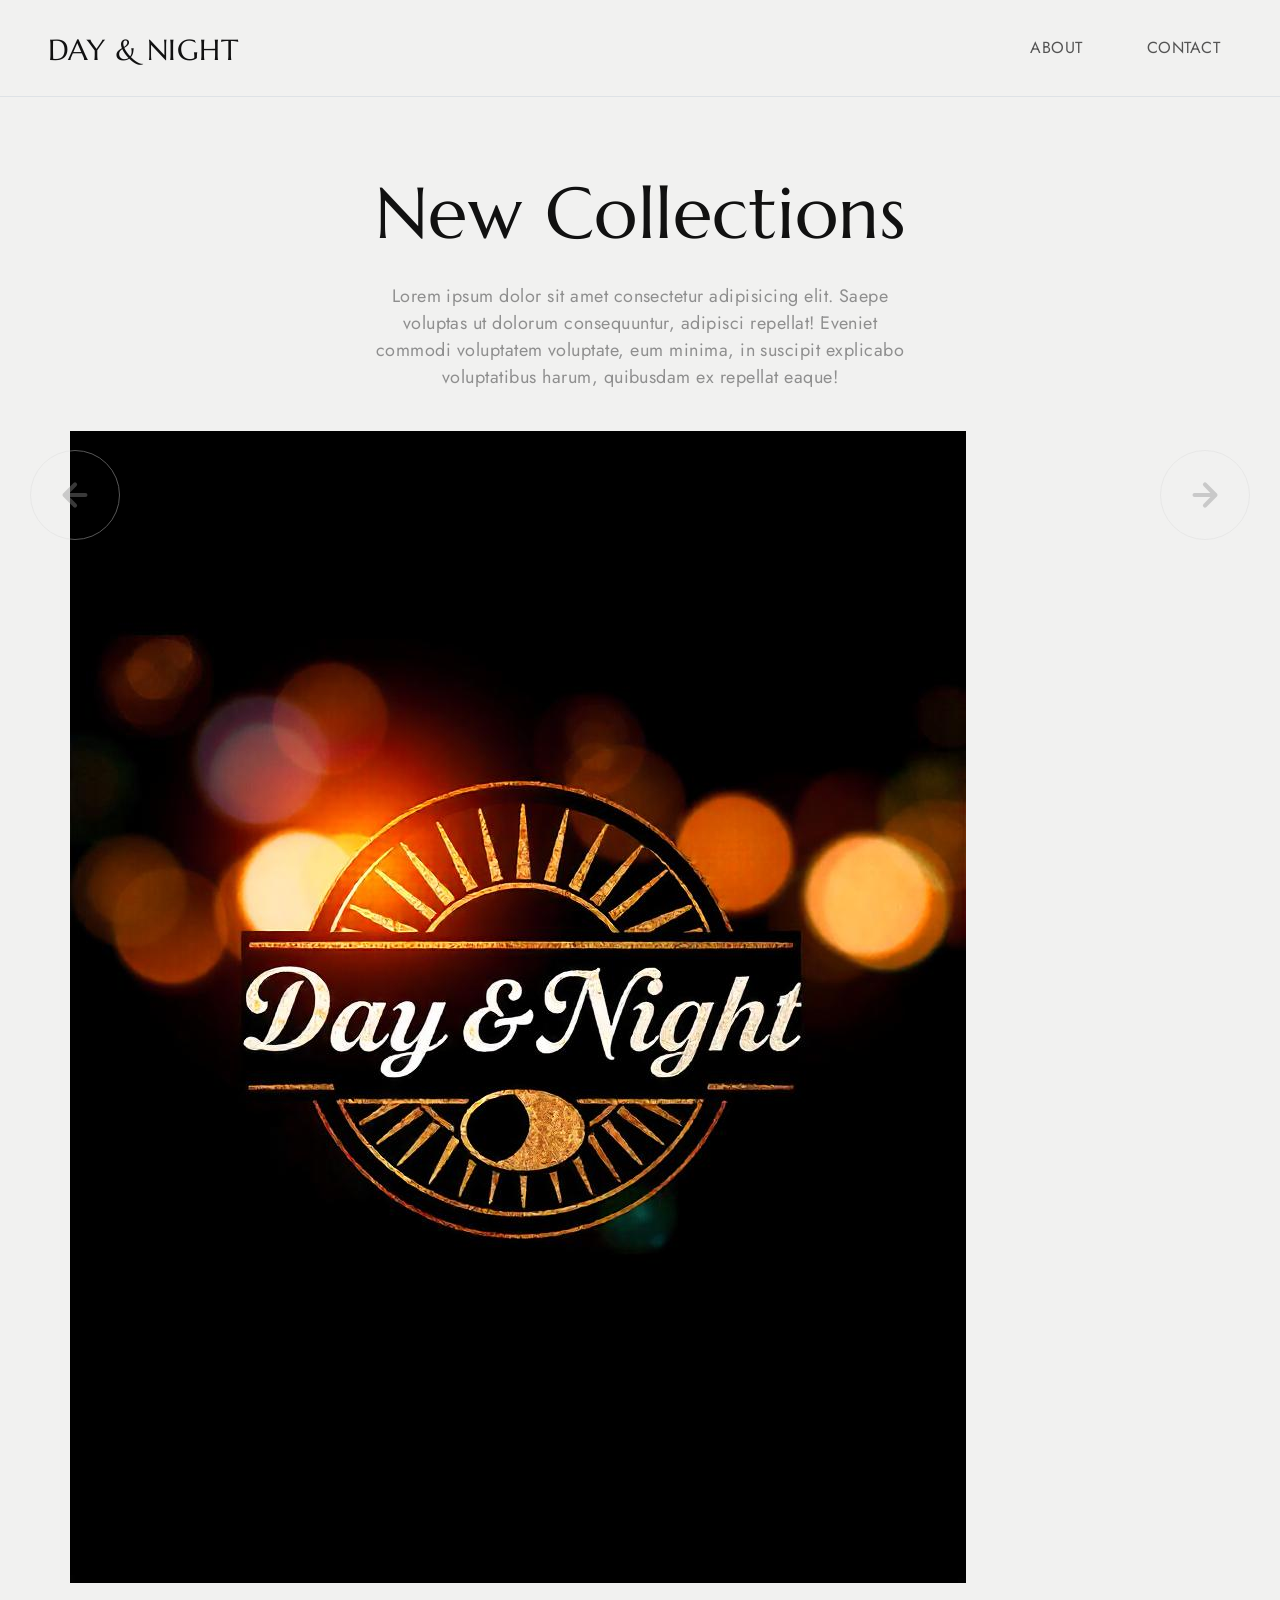
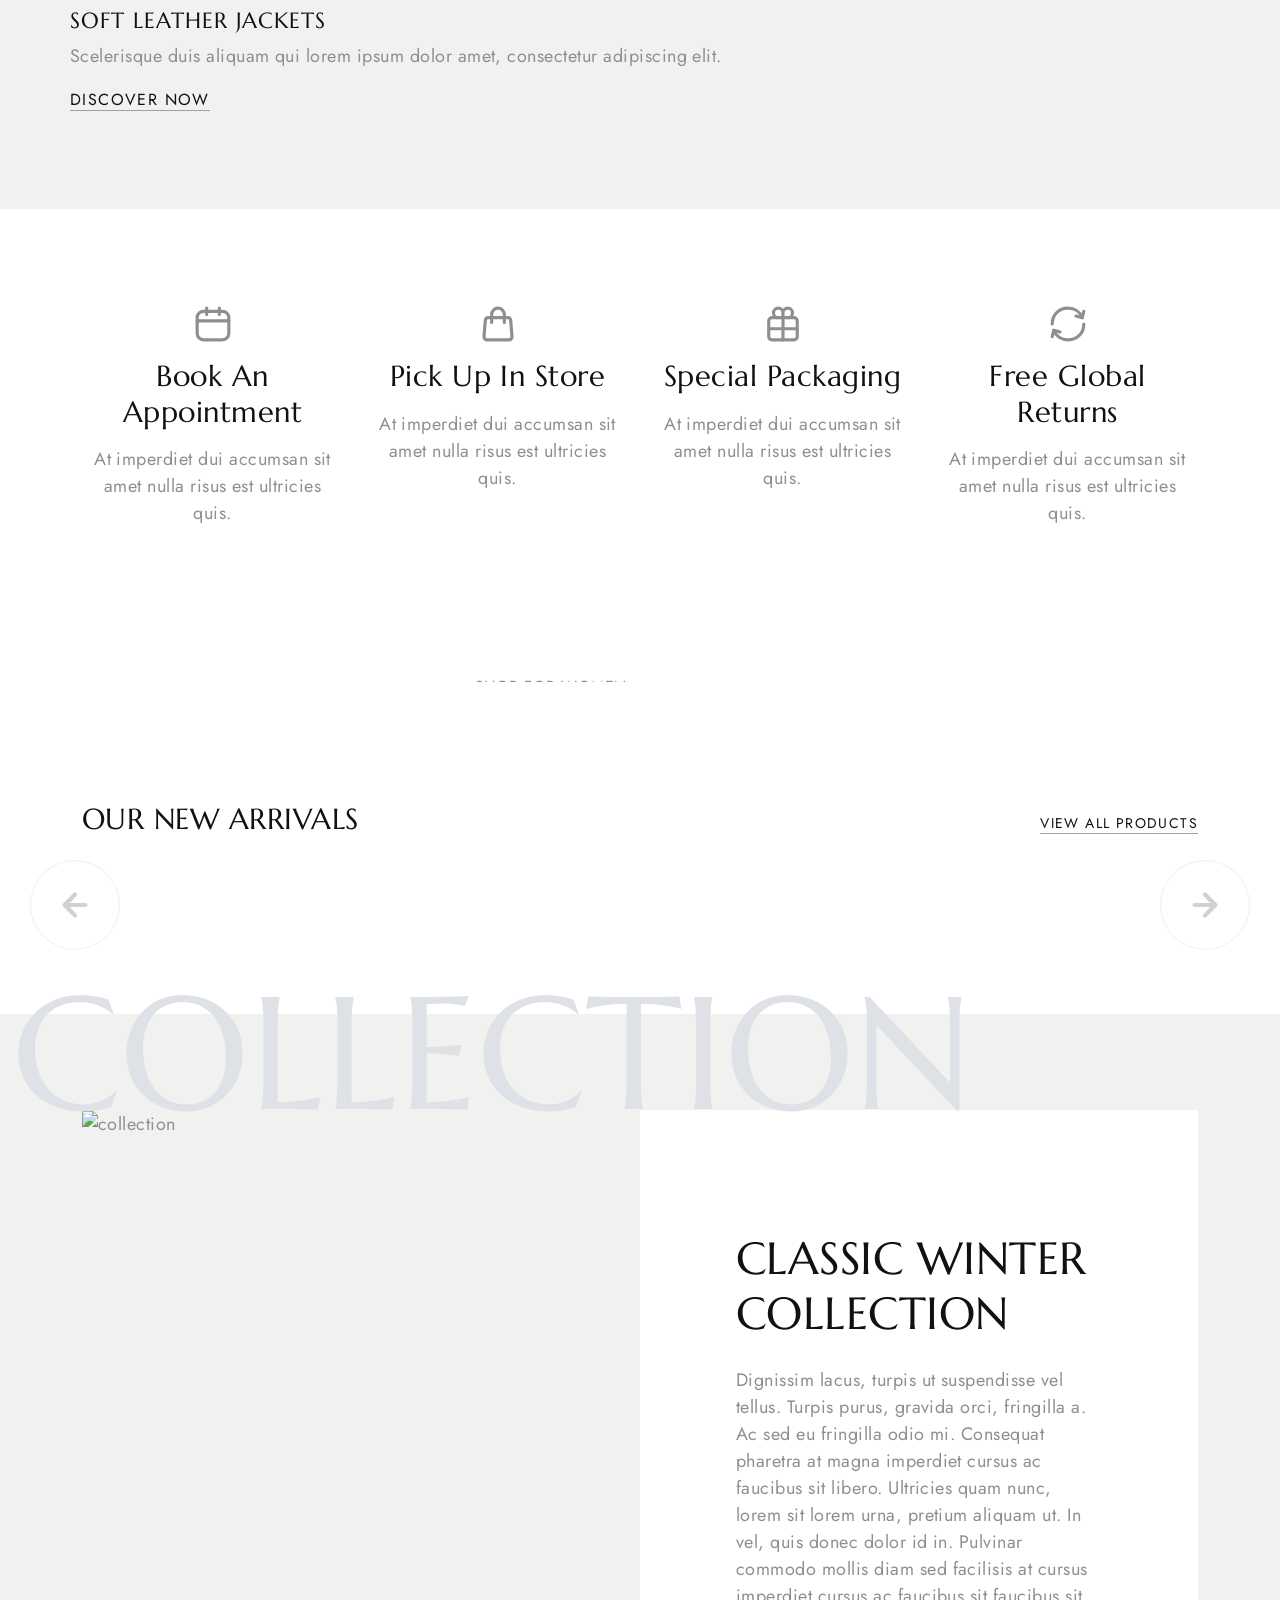
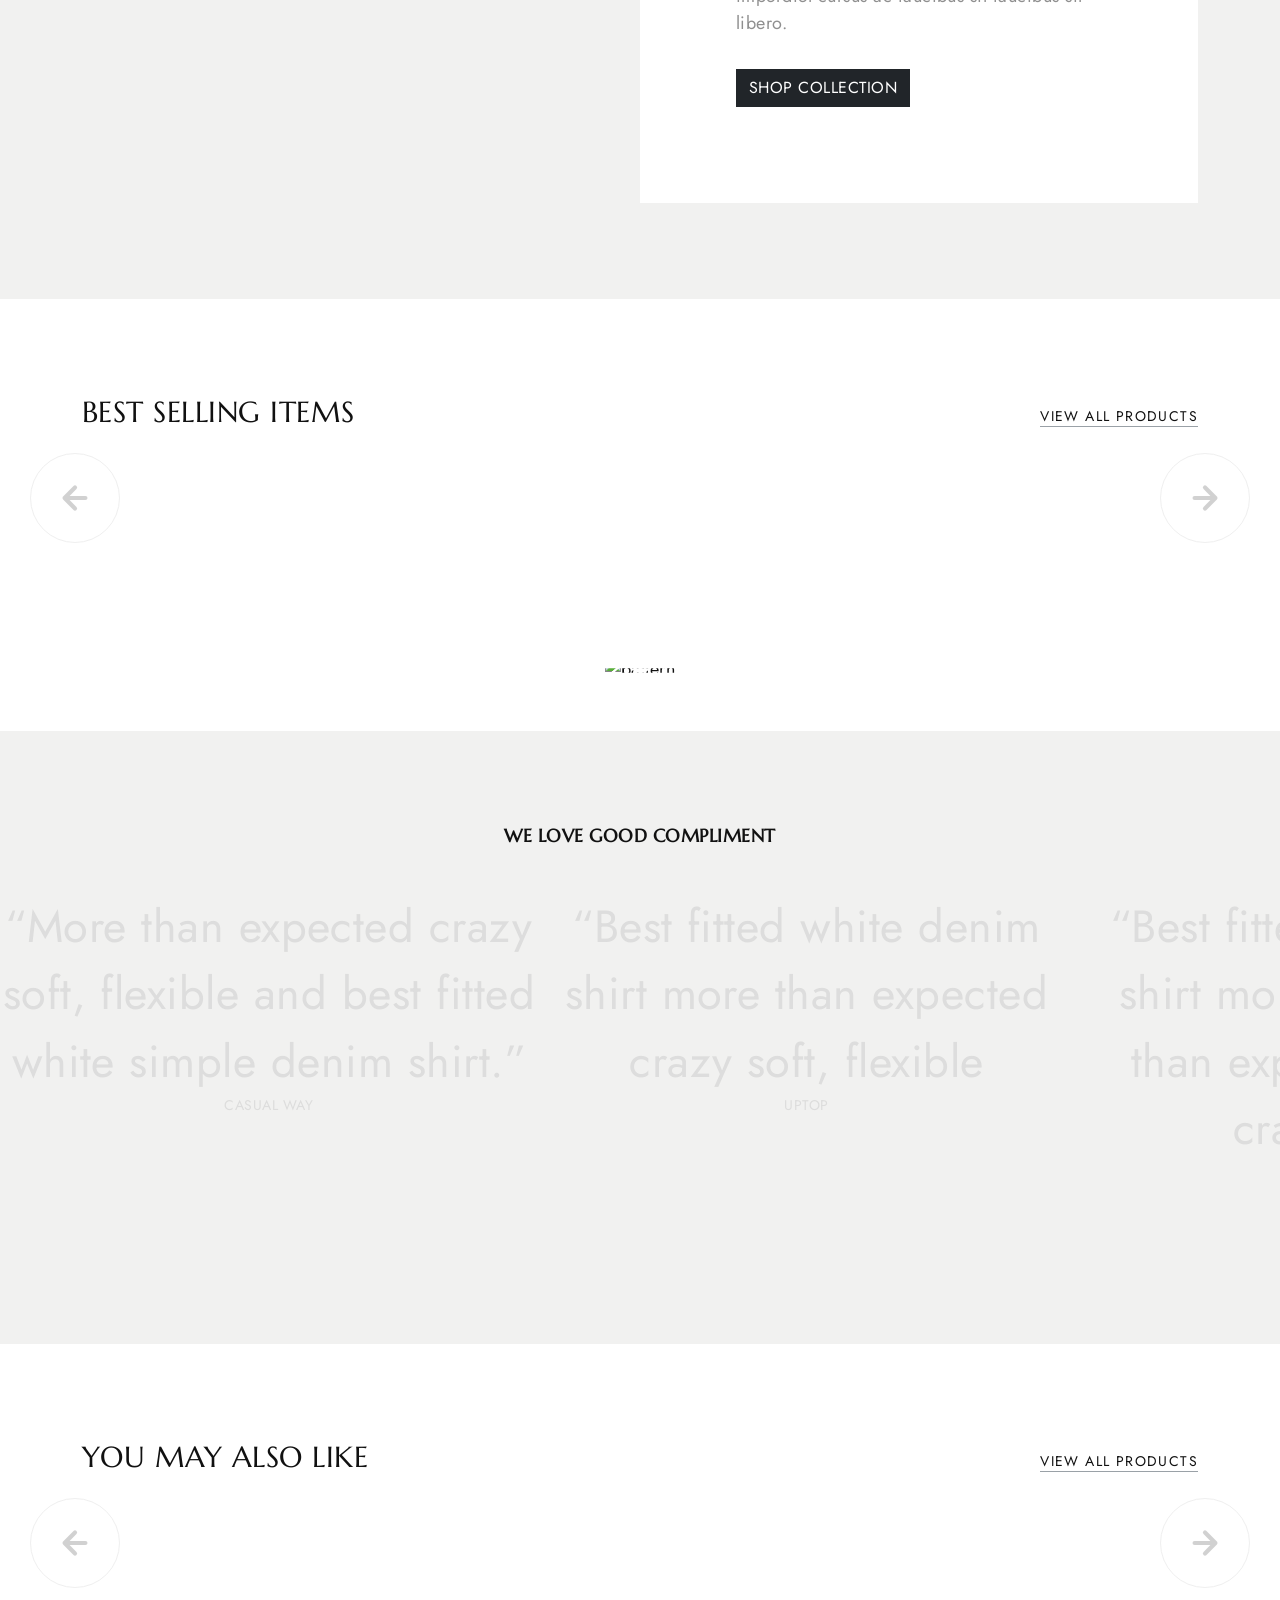
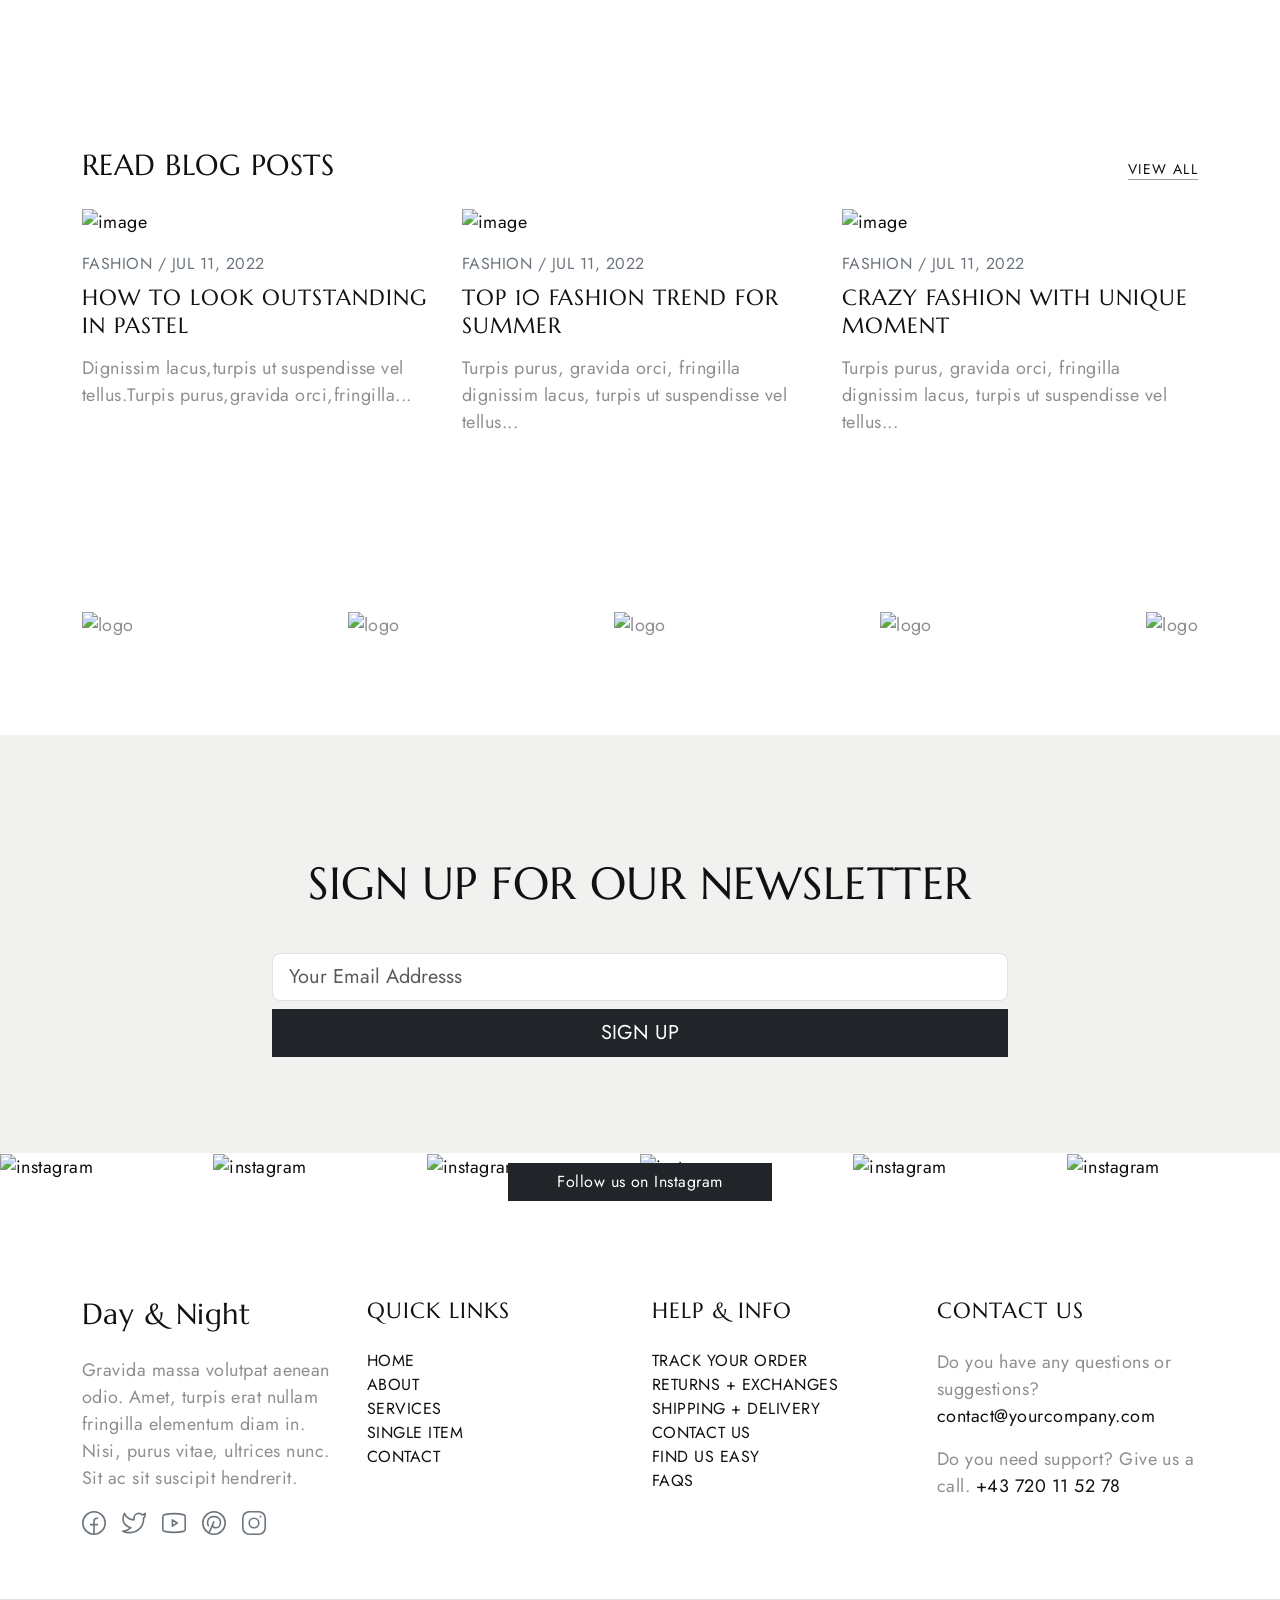
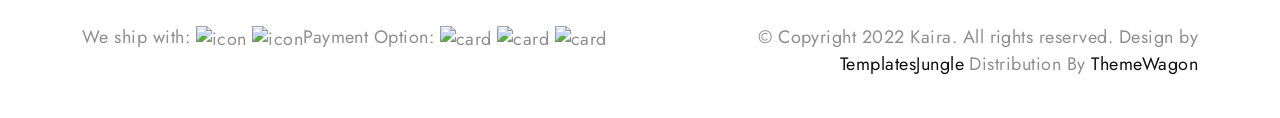
==== index.html @ e02c7057 "initial commit" ====
<!DOCTYPE html>
<html lang="en">

<head>
  <title>ADN</title>
  <meta charset="utf-8">
  <meta http-equiv="X-UA-Compatible" content="IE=edge">
  <meta name="viewport" content="width=device-width, initial-scale=1.0">
  <meta name="format-detection" content="telephone=no">
  <meta name="apple-mobile-web-app-capable" content="yes">
  <meta name="author" content="TemplatesJungle">
  <meta name="keywords" content="ecommerce,fashion,store"> 
  <link href="https://cdn.jsdelivr.net/npm/bootstrap@5.3.0-alpha3/dist/css/bootstrap.min.css" rel="stylesheet"
    integrity="sha384-KK94CHFLLe+nY2dmCWGMq91rCGa5gtU4mk92HdvYe+M/SXH301p5ILy+dN9+nJOZ" crossorigin="anonymous">
  <link rel="stylesheet" type="text/css" href="css/vendor.css">
  <link rel="stylesheet" href="https://cdn.jsdelivr.net/npm/swiper@9/swiper-bundle.min.css" />
  <link rel="stylesheet" type="text/css" href="style.css">

  <link rel="preconnect" href="https://fonts.googleapis.com">
  <link rel="preconnect" href="https://fonts.gstatic.com" crossorigin>
  <link
    href="https://fonts.googleapis.com/css2?family=Jost:ital,wght@0,300;0,400;0,500;0,700;1,300;1,400;1,500;1,700&family=Marcellus&display=swap"
    rel="stylesheet">

  <link rel="shortcut icon" href="/images/images/aiLogo.jpeg" type="image/x-icon">
</head>

<body class="homepage">
  <svg xmlns="http://www.w3.org/2000/svg" style="display: none;">
    <defs>
      <symbol xmlns="http://www.w3.org/2000/svg" id="instagram" viewBox="0 0 15 15">
        <path fill="none" stroke="currentColor"
          d="M11 3.5h1M4.5.5h6a4 4 0 0 1 4 4v6a4 4 0 0 1-4 4h-6a4 4 0 0 1-4-4v-6a4 4 0 0 1 4-4Zm3 10a3 3 0 1 1 0-6a3 3 0 0 1 0 6Z" />
      </symbol>
      <symbol xmlns="http://www.w3.org/2000/svg" id="facebook" viewBox="0 0 15 15">
        <path fill="none" stroke="currentColor"
          d="M7.5 14.5a7 7 0 1 1 0-14a7 7 0 0 1 0 14Zm0 0v-8a2 2 0 0 1 2-2h.5m-5 4h5" />
      </symbol>
      <symbol xmlns="http://www.w3.org/2000/svg" id="twitter" viewBox="0 0 15 15">
        <path fill="currentColor"
          d="m14.478 1.5l.5-.033a.5.5 0 0 0-.871-.301l.371.334Zm-.498 2.959a.5.5 0 1 0-1 0h1Zm-6.49.082h-.5h.5Zm0 .959h.5h-.5Zm-6.99 7V12a.5.5 0 0 0-.278.916L.5 12.5Zm.998-11l.469-.175a.5.5 0 0 0-.916-.048l.447.223Zm3.994 9l.354.353a.5.5 0 0 0-.195-.827l-.159.474Zm7.224-8.027l-.37.336l.18.199l.265-.04l-.075-.495Zm1.264-.94c.051.778.003 1.25-.123 1.606c-.122.345-.336.629-.723 1l.692.722c.438-.42.776-.832.974-1.388c.193-.546.232-1.178.177-2.006l-.998.066Zm0 3.654V4.46h-1v.728h1Zm-6.99-.646V5.5h1v-.959h-1Zm0 .959V6h1v-.5h-1ZM10.525 1a3.539 3.539 0 0 0-3.537 3.541h1A2.539 2.539 0 0 1 10.526 2V1Zm2.454 4.187C12.98 9.503 9.487 13 5.18 13v1c4.86 0 8.8-3.946 8.8-8.813h-1ZM1.03 1.675C1.574 3.127 3.614 6 7.49 6V5C4.174 5 2.421 2.54 1.966 1.325l-.937.35Zm.021-.398C.004 3.373-.157 5.407.604 7.139c.759 1.727 2.392 3.055 4.73 3.835l.317-.948c-2.155-.72-3.518-1.892-4.132-3.29c-.612-1.393-.523-3.11.427-5.013l-.895-.446Zm4.087 8.87C4.536 10.75 2.726 12 .5 12v1c2.566 0 4.617-1.416 5.346-2.147l-.708-.706Zm7.949-8.009A3.445 3.445 0 0 0 10.526 1v1c.721 0 1.37.311 1.82.809l.74-.671Zm-.296.83a3.513 3.513 0 0 0 2.06-1.134l-.744-.668a2.514 2.514 0 0 1-1.466.813l.15.989ZM.222 12.916C1.863 14.01 3.583 14 5.18 14v-1c-1.63 0-3.048-.011-4.402-.916l-.556.832Z" />
      </symbol>
      <symbol xmlns="http://www.w3.org/2000/svg" id="pinterest" viewBox="0 0 15 15">
        <path fill="none" stroke="currentColor"
          d="m4.5 13.5l3-7m-3.236 3a2.989 2.989 0 0 1-.764-2V7A3.5 3.5 0 0 1 7 3.5h1A3.5 3.5 0 0 1 11.5 7v.5a3 3 0 0 1-3 3a2.081 2.081 0 0 1-1.974-1.423L6.5 9m1 5.5a7 7 0 1 1 0-14a7 7 0 0 1 0 14Z" />
      </symbol>
      <symbol xmlns="http://www.w3.org/2000/svg" id="youtube" viewBox="0 0 15 15">
        <path fill="currentColor"
          d="m1.61 12.738l-.104.489l.105-.489Zm11.78 0l.104.489l-.105-.489Zm0-10.476l.104-.489l-.105.489Zm-11.78 0l.106.489l-.105-.489ZM6.5 5.5l.277-.416A.5.5 0 0 0 6 5.5h.5Zm0 4H6a.5.5 0 0 0 .777.416L6.5 9.5Zm3-2l.277.416a.5.5 0 0 0 0-.832L9.5 7.5ZM0 3.636v7.728h1V3.636H0Zm15 7.728V3.636h-1v7.728h1ZM1.506 13.227c3.951.847 8.037.847 11.988 0l-.21-.978a27.605 27.605 0 0 1-11.568 0l-.21.978ZM13.494 1.773a28.606 28.606 0 0 0-11.988 0l.21.978a27.607 27.607 0 0 1 11.568 0l.21-.978ZM15 3.636c0-.898-.628-1.675-1.506-1.863l-.21.978c.418.09.716.458.716.885h1Zm-1 7.728a.905.905 0 0 1-.716.885l.21.978A1.905 1.905 0 0 0 15 11.364h-1Zm-14 0c0 .898.628 1.675 1.506 1.863l.21-.978A.905.905 0 0 1 1 11.364H0Zm1-7.728c0-.427.298-.796.716-.885l-.21-.978A1.905 1.905 0 0 0 0 3.636h1ZM6 5.5v4h1v-4H6Zm.777 4.416l3-2l-.554-.832l-3 2l.554.832Zm3-2.832l-3-2l-.554.832l3 2l.554-.832Z" />
      </symbol>
      <symbol xmlns="http://www.w3.org/2000/svg" id="dribble" viewBox="0 0 15 15">
        <path fill="none" stroke="currentColor" stroke-linecap="round" stroke-linejoin="round"
          d="M4.839 1.024c3.346 4.041 5.096 7.922 5.704 12.782M.533 6.82c5.985-.138 9.402-1.083 11.97-4.216M2.7 12.594c3.221-4.902 7.171-5.65 11.755-4.293M14.5 7.5a7 7 0 1 0-14 0a7 7 0 0 0 14 0Z" />
      </symbol>
      <symbol xmlns="http://www.w3.org/2000/svg" id="calendar" viewBox="0 0 24 24">
        <g fill="none" stroke="currentColor" stroke-linecap="round" stroke-linejoin="round" stroke-width="2">
          <rect width="20" height="18" x="2" y="4" rx="4" />
          <path d="M8 2v4m8-4v4M2 10h20" />
        </g>
      </symbol>
      <symbol xmlns="http://www.w3.org/2000/svg" id="shopping-bag" viewBox="0 0 24 24">
        <g fill="none" stroke="currentColor" stroke-linecap="round" stroke-linejoin="round" stroke-width="2">
          <path
            d="M3.977 9.84A2 2 0 0 1 5.971 8h12.058a2 2 0 0 1 1.994 1.84l.803 10A2 2 0 0 1 18.833 22H5.167a2 2 0 0 1-1.993-2.16l.803-10Z" />
          <path d="M16 11V6a4 4 0 0 0-4-4v0a4 4 0 0 0-4 4v5" />
        </g>
      </symbol>
      <symbol xmlns="http://www.w3.org/2000/svg" id="gift" viewBox="0 0 24 24">
        <g fill="none" stroke="currentColor" stroke-linecap="round" stroke-linejoin="round" stroke-width="2">
          <rect width="18" height="14" x="3" y="8" rx="2" />
          <path d="M12 5a3 3 0 1 0-3 3m6 0a3 3 0 1 0-3-3m0 0v17m9-7H3" />
        </g>
      </symbol>
      <symbol xmlns="http://www.w3.org/2000/svg" id="arrow-cycle" viewBox="0 0 24 24">
        <g fill="none" stroke="currentColor" stroke-linecap="round" stroke-linejoin="round" stroke-width="2">
          <path
            d="M22 12c0 6-4.39 10-9.806 10C7.792 22 4.24 19.665 3 16m-1-4C2 6 6.39 2 11.806 2C16.209 2 19.76 4.335 21 8" />
          <path d="m7 17l-4-1l-1 4M17 7l4 1l1-4" />
        </g>
      </symbol>
      <symbol xmlns="http://www.w3.org/2000/svg" id="link" viewBox="0 0 24 24">
        <path fill="currentColor"
          d="M12 19a1 1 0 1 0-1-1a1 1 0 0 0 1 1Zm5 0a1 1 0 1 0-1-1a1 1 0 0 0 1 1Zm0-4a1 1 0 1 0-1-1a1 1 0 0 0 1 1Zm-5 0a1 1 0 1 0-1-1a1 1 0 0 0 1 1Zm7-12h-1V2a1 1 0 0 0-2 0v1H8V2a1 1 0 0 0-2 0v1H5a3 3 0 0 0-3 3v14a3 3 0 0 0 3 3h14a3 3 0 0 0 3-3V6a3 3 0 0 0-3-3Zm1 17a1 1 0 0 1-1 1H5a1 1 0 0 1-1-1v-9h16Zm0-11H4V6a1 1 0 0 1 1-1h1v1a1 1 0 0 0 2 0V5h8v1a1 1 0 0 0 2 0V5h1a1 1 0 0 1 1 1ZM7 15a1 1 0 1 0-1-1a1 1 0 0 0 1 1Zm0 4a1 1 0 1 0-1-1a1 1 0 0 0 1 1Z" />
      </symbol>
      <symbol xmlns="http://www.w3.org/2000/svg" id="arrow-left" viewBox="0 0 24 24">
        <path fill="currentColor"
          d="M17 11H9.41l3.3-3.29a1 1 0 1 0-1.42-1.42l-5 5a1 1 0 0 0-.21.33a1 1 0 0 0 0 .76a1 1 0 0 0 .21.33l5 5a1 1 0 0 0 1.42 0a1 1 0 0 0 0-1.42L9.41 13H17a1 1 0 0 0 0-2Z" />
      </symbol>
      <symbol xmlns="http://www.w3.org/2000/svg" id="arrow-right" viewBox="0 0 24 24">
        <path fill="currentColor"
          d="M17.92 11.62a1 1 0 0 0-.21-.33l-5-5a1 1 0 0 0-1.42 1.42l3.3 3.29H7a1 1 0 0 0 0 2h7.59l-3.3 3.29a1 1 0 0 0 0 1.42a1 1 0 0 0 1.42 0l5-5a1 1 0 0 0 .21-.33a1 1 0 0 0 0-.76Z" />
      </symbol>
      <symbol xmlns="http://www.w3.org/2000/svg" id="play" viewBox="0 0 24 24">
        <g fill="none" fill-rule="evenodd">
          <path
            d="M24 0v24H0V0h24ZM12.593 23.258l-.011.002l-.071.035l-.02.004l-.014-.004l-.071-.035c-.01-.004-.019-.001-.024.005l-.004.01l-.017.428l.005.02l.01.013l.104.074l.015.004l.012-.004l.104-.074l.012-.016l.004-.017l-.017-.427c-.002-.01-.009-.017-.017-.018Zm.265-.113l-.013.002l-.185.093l-.01.01l-.003.011l.018.43l.005.012l.008.007l.201.093c.012.004.023 0 .029-.008l.004-.014l-.034-.614c-.003-.012-.01-.02-.02-.022Zm-.715.002a.023.023 0 0 0-.027.006l-.006.014l-.034.614c0 .012.007.02.017.024l.015-.002l.201-.093l.01-.008l.004-.011l.017-.43l-.003-.012l-.01-.01l-.184-.092Z" />
          <path fill="currentColor"
            d="M5.669 4.76a1.469 1.469 0 0 1 2.04-1.177c1.062.454 3.442 1.533 6.462 3.276c3.021 1.744 5.146 3.267 6.069 3.958c.788.591.79 1.763.001 2.356c-.914.687-3.013 2.19-6.07 3.956c-3.06 1.766-5.412 2.832-6.464 3.28c-.906.387-1.92-.2-2.038-1.177c-.138-1.142-.396-3.735-.396-7.237c0-3.5.257-6.092.396-7.235Z" />
        </g>
      </symbol>
      <symbol xmlns="http://www.w3.org/2000/svg" id="category" viewBox="0 0 24 24">
        <path fill="currentColor"
          d="M19 5.5h-6.28l-.32-1a3 3 0 0 0-2.84-2H5a3 3 0 0 0-3 3v13a3 3 0 0 0 3 3h14a3 3 0 0 0 3-3v-10a3 3 0 0 0-3-3Zm1 13a1 1 0 0 1-1 1H5a1 1 0 0 1-1-1v-13a1 1 0 0 1 1-1h4.56a1 1 0 0 1 .95.68l.54 1.64a1 1 0 0 0 .95.68h7a1 1 0 0 1 1 1Z" />
      </symbol>
      <symbol xmlns="http://www.w3.org/2000/svg" id="calendar" viewBox="0 0 24 24">
        <path fill="currentColor"
          d="M19 4h-2V3a1 1 0 0 0-2 0v1H9V3a1 1 0 0 0-2 0v1H5a3 3 0 0 0-3 3v12a3 3 0 0 0 3 3h14a3 3 0 0 0 3-3V7a3 3 0 0 0-3-3Zm1 15a1 1 0 0 1-1 1H5a1 1 0 0 1-1-1v-7h16Zm0-9H4V7a1 1 0 0 1 1-1h2v1a1 1 0 0 0 2 0V6h6v1a1 1 0 0 0 2 0V6h2a1 1 0 0 1 1 1Z" />
      </symbol>
      <symbol xmlns="http://www.w3.org/2000/svg" id="heart" viewBox="0 0 24 24">
        <path fill="currentColor"
          d="M20.16 4.61A6.27 6.27 0 0 0 12 4a6.27 6.27 0 0 0-8.16 9.48l7.45 7.45a1 1 0 0 0 1.42 0l7.45-7.45a6.27 6.27 0 0 0 0-8.87Zm-1.41 7.46L12 18.81l-6.75-6.74a4.28 4.28 0 0 1 3-7.3a4.25 4.25 0 0 1 3 1.25a1 1 0 0 0 1.42 0a4.27 4.27 0 0 1 6 6.05Z" />
      </symbol>
      <symbol xmlns="http://www.w3.org/2000/svg" id="plus" viewBox="0 0 24 24">
        <path fill="currentColor"
          d="M19 11h-6V5a1 1 0 0 0-2 0v6H5a1 1 0 0 0 0 2h6v6a1 1 0 0 0 2 0v-6h6a1 1 0 0 0 0-2Z" />
      </symbol>
      <symbol xmlns="http://www.w3.org/2000/svg" id="minus" viewBox="0 0 24 24">
        <path fill="currentColor" d="M19 11H5a1 1 0 0 0 0 2h14a1 1 0 0 0 0-2Z" />
      </symbol>
      <symbol xmlns="http://www.w3.org/2000/svg" id="cart" viewBox="0 0 24 24">
        <path fill="currentColor"
          d="M8.5 19a1.5 1.5 0 1 0 1.5 1.5A1.5 1.5 0 0 0 8.5 19ZM19 16H7a1 1 0 0 1 0-2h8.491a3.013 3.013 0 0 0 2.885-2.176l1.585-5.55A1 1 0 0 0 19 5H6.74a3.007 3.007 0 0 0-2.82-2H3a1 1 0 0 0 0 2h.921a1.005 1.005 0 0 1 .962.725l.155.545v.005l1.641 5.742A3 3 0 0 0 7 18h12a1 1 0 0 0 0-2Zm-1.326-9l-1.22 4.274a1.005 1.005 0 0 1-.963.726H8.754l-.255-.892L7.326 7ZM16.5 19a1.5 1.5 0 1 0 1.5 1.5a1.5 1.5 0 0 0-1.5-1.5Z" />
      </symbol>
      <symbol xmlns="http://www.w3.org/2000/svg" id="check" viewBox="0 0 24 24">
        <path fill="currentColor"
          d="M18.71 7.21a1 1 0 0 0-1.42 0l-7.45 7.46l-3.13-3.14A1 1 0 1 0 5.29 13l3.84 3.84a1 1 0 0 0 1.42 0l8.16-8.16a1 1 0 0 0 0-1.47Z" />
      </symbol>
      <symbol xmlns="http://www.w3.org/2000/svg" id="trash" viewBox="0 0 24 24">
        <path fill="currentColor"
          d="M10 18a1 1 0 0 0 1-1v-6a1 1 0 0 0-2 0v6a1 1 0 0 0 1 1ZM20 6h-4V5a3 3 0 0 0-3-3h-2a3 3 0 0 0-3 3v1H4a1 1 0 0 0 0 2h1v11a3 3 0 0 0 3 3h8a3 3 0 0 0 3-3V8h1a1 1 0 0 0 0-2ZM10 5a1 1 0 0 1 1-1h2a1 1 0 0 1 1 1v1h-4Zm7 14a1 1 0 0 1-1 1H8a1 1 0 0 1-1-1V8h10Zm-3-1a1 1 0 0 0 1-1v-6a1 1 0 0 0-2 0v6a1 1 0 0 0 1 1Z" />
      </symbol>
      <symbol xmlns="http://www.w3.org/2000/svg" id="star-outline" viewBox="0 0 15 15">
        <path fill="none" stroke="currentColor" stroke-linecap="round" stroke-linejoin="round"
          d="M7.5 9.804L5.337 11l.413-2.533L4 6.674l2.418-.37L7.5 4l1.082 2.304l2.418.37l-1.75 1.793L9.663 11L7.5 9.804Z" />
      </symbol>
      <symbol xmlns="http://www.w3.org/2000/svg" id="star-solid" viewBox="0 0 15 15">
        <path fill="currentColor"
          d="M7.953 3.788a.5.5 0 0 0-.906 0L6.08 5.85l-2.154.33a.5.5 0 0 0-.283.843l1.574 1.613l-.373 2.284a.5.5 0 0 0 .736.518l1.92-1.063l1.921 1.063a.5.5 0 0 0 .736-.519l-.373-2.283l1.574-1.613a.5.5 0 0 0-.283-.844L8.921 5.85l-.968-2.062Z" />
      </symbol>
      <symbol xmlns="http://www.w3.org/2000/svg" id="search" viewBox="0 0 24 24">
        <path fill="currentColor"
          d="M21.71 20.29L18 16.61A9 9 0 1 0 16.61 18l3.68 3.68a1 1 0 0 0 1.42 0a1 1 0 0 0 0-1.39ZM11 18a7 7 0 1 1 7-7a7 7 0 0 1-7 7Z" />
      </symbol>
      <symbol xmlns="http://www.w3.org/2000/svg" id="user" viewBox="0 0 24 24">
        <path fill="currentColor"
          d="M15.71 12.71a6 6 0 1 0-7.42 0a10 10 0 0 0-6.22 8.18a1 1 0 0 0 2 .22a8 8 0 0 1 15.9 0a1 1 0 0 0 1 .89h.11a1 1 0 0 0 .88-1.1a10 10 0 0 0-6.25-8.19ZM12 12a4 4 0 1 1 4-4a4 4 0 0 1-4 4Z" />
      </symbol>
      <symbol xmlns="http://www.w3.org/2000/svg" id="close" viewBox="0 0 15 15">
        <path fill="currentColor"
          d="M7.953 3.788a.5.5 0 0 0-.906 0L6.08 5.85l-2.154.33a.5.5 0 0 0-.283.843l1.574 1.613l-.373 2.284a.5.5 0 0 0 .736.518l1.92-1.063l1.921 1.063a.5.5 0 0 0 .736-.519l-.373-2.283l1.574-1.613a.5.5 0 0 0-.283-.844L8.921 5.85l-.968-2.062Z" />
      </symbol>
    </defs>
  </svg>

  <!-- <div class="preloader text-white fs-6 text-uppercase overflow-hidden"></div> -->

  <!-- <div class="search-popup">
    <div class="search-popup-container">

      <form role="search" method="get" class="form-group" action="">
        <input type="search" id="search-form" class="form-control border-0 border-bottom"
          placeholder="Type and press enter" value="" name="s" />
        <button type="submit" class="search-submit border-0 position-absolute bg-white"
          style="top: 15px;right: 15px;"><svg class="search" width="24" height="24">
            <use xlink:href="#search"></use>
          </svg></button>
      </form>

      <h5 class="cat-list-title">Browse Categories</h5>

      <ul class="cat-list">
        <li class="cat-list-item">
          <a href="#" title="Jackets">Jackets</a>
        </li>
        <li class="cat-list-item">
          <a href="#" title="T-shirts">T-shirts</a>
        </li>
        <li class="cat-list-item">
          <a href="#" title="Handbags">Handbags</a>
        </li>
        <li class="cat-list-item">
          <a href="#" title="Accessories">Accessories</a>
        </li>
        <li class="cat-list-item">
          <a href="#" title="Cosmetics">Cosmetics</a>
        </li>
        <li class="cat-list-item">
          <a href="#" title="Dresses">Dresses</a>
        </li>
        <li class="cat-list-item">
          <a href="#" title="Jumpsuits">Jumpsuits</a>
        </li>
      </ul>

    </div>
  </div> -->

  <!-- my cart popup -->
  <!-- <div class="offcanvas offcanvas-end" data-bs-scroll="true" tabindex="-1" id="offcanvasCart" aria-labelledby="My Cart">
    <div class="offcanvas-header justify-content-center">
      <button type="button" class="btn-close" data-bs-dismiss="offcanvas" aria-label="Close"></button>
    </div>
    <div class="offcanvas-body">
      <div class="order-md-last">
        <h4 class="d-flex justify-content-between align-items-center mb-3">
          <span class="text-primary">Your cart</span>
          <span class="badge bg-primary rounded-pill">3</span>
        </h4>
        <ul class="list-group mb-3">
          <li class="list-group-item d-flex justify-content-between lh-sm">
            <div>
              <h6 class="my-0">Growers cider</h6>
              <small class="text-body-secondary">Brief description</small>
            </div>
            <span class="text-body-secondary">$12</span>
          </li>
          <li class="list-group-item d-flex justify-content-between lh-sm">
            <div>
              <h6 class="my-0">Fresh grapes</h6>
              <small class="text-body-secondary">Brief description</small>
            </div>
            <span class="text-body-secondary">$8</span>
          </li>
          <li class="list-group-item d-flex justify-content-between lh-sm">
            <div>
              <h6 class="my-0">Heinz tomato ketchup</h6>
              <small class="text-body-secondary">Brief description</small>
            </div>
            <span class="text-body-secondary">$5</span>
          </li>
          <li class="list-group-item d-flex justify-content-between">
            <span>Total (USD)</span>
            <strong>$20</strong>
          </li>
        </ul>

        <button class="w-100 btn btn-primary btn-lg" type="submit">Continue to Checkout</button>
      </div>
    </div>
  </div> -->

  <nav class="navbar navbar-expand-lg bg-light text-uppercase fs-6 border-bottom align-items-center">
    <div class="container-fluid">
      <div class="row justify-content-between align-items-center w-100">

        <div class="col-auto">
          <a class="navbar-brand" href="index.html">
            <h1 class="logo-text">Day & Night</h1>
          </a>
        </div>

       
        <!--  cart wishlist likes here  -->
        <!-- <div class="col-3 col-lg-auto">
          <ul class="list-unstyled d-flex m-0">
            <li class="d-none d-lg-block">
              <a href="index.html" class="text-uppercase mx-3">Wishlist <span class="wishlist-count">(0)</span>
              </a>
            </li>
            <li class="d-none d-lg-block">
              <a href="index.html" class="text-uppercase mx-3" data-bs-toggle="offcanvas" data-bs-target="#offcanvasCart"
                aria-controls="offcanvasCart">Cart <span class="cart-count">(0)</span>
              </a>
            </li>
            <li class="d-lg-none">
              <a href="#" class="mx-2">
                <svg width="24" height="24" viewBox="0 0 24 24">
                  <use xlink:href="#heart"></use>
                </svg>
              </a>
            </li>
            <li class="d-lg-none">
              <a href="#" class="mx-2" data-bs-toggle="offcanvas" data-bs-target="#offcanvasCart"
                aria-controls="offcanvasCart">
                <svg width="24" height="24" viewBox="0 0 24 24">
                  <use xlink:href="#cart"></use>
                </svg>
              </a>
            </li>
            <li class="search-box" class="mx-2">
              <a href="#search" class="search-button">
                <svg width="24" height="24" viewBox="0 0 24 24">
                  <use xlink:href="#search"></use>
                </svg>
              </a>
            </li>
          </ul>
        </div> -->


         <div class="col-auto">
          <button class="navbar-toggler" type="button" data-bs-toggle="offcanvas" data-bs-target="#offcanvasNavbar"
            aria-controls="offcanvasNavbar">
            <span class="navbar-toggler-icon"></span>
          </button>

          <div class="offcanvas offcanvas-end" tabindex="-1" id="offcanvasNavbar"
            aria-labelledby="offcanvasNavbarLabel">
            <div class="offcanvas-header">
              <h5 class="offcanvas-title" id="offcanvasNavbarLabel">Menu</h5>
              <button type="button" class="btn-close text-reset" data-bs-dismiss="offcanvas"
                aria-label="Close"></button>
            </div>

            <div class="offcanvas-body">
              <ul class="navbar-nav justify-content-end flex-grow-1 gap-1 gap-md-5 pe-3">
                <li class="nav-item dropdown">
                  <a class="nav-link " href="#"
                  aria-expanded="false">About</a>
                 
                </li>
                <!-- shop dropdown -->
                <!-- <li class="nav-item dropdown">
                  <a class="nav-link dropdown-toggle" href="#" id="dropdownShop" data-bs-toggle="dropdown"
                    aria-haspopup="true" aria-expanded="false">Shop</a>
                  <ul class="dropdown-menu list-unstyled" aria-labelledby="dropdownShop">
                    <li>
                      <a href="index.html" class="dropdown-item item-anchor">Shop Sidebar </a>
                    </li>
                    <li>
                      <a href="index.html" class="dropdown-item item-anchor">Shop Three Column </a>
                    </li>
                    <li>
                      <a href="index.html" class="dropdown-item item-anchor">Shop Three Column Wide </a>
                    </li>
                    <li>
                      <a href="index.html" class="dropdown-item item-anchor">Shop Four Column </a>
                    </li>
                    <li>
                      <a href="index.html" class="dropdown-item item-anchor">Shop Four Column Wide </a>
                    </li>
                    <li>
                      <a href="index.html" class="dropdown-item item-anchor">Shop Six Column </a>
                    </li>
                    <li>
                      <a href="index.html" class="dropdown-item item-anchor">Shop Six Column Wide </a>
                    </li>
                    <li>
                      <a href="index.html" class="dropdown-item item-anchor">Single Product </a>
                    </li>
                    <li>
                      <a href="index.html" class="dropdown-item item-anchor">Single Product V2 </a>
                    </li>
                  </ul>
                </li> -->
               
                <li class="nav-item">
                  <a class="nav-link" href="#">Contact</a>
                </li>
              </ul>
            </div>
          </div>
        </div>
      </div>

    </div>
  </nav>

  <section id="billboard" class="bg-light py-5">
    <div class="container">
      <div class="row justify-content-center">
        <h1 class="section-title text-center mt-4" data-aos="fade-up">New Collections</h1>
        <div class="col-md-6 text-center" data-aos="fade-up" data-aos-delay="300">
          <p>Lorem ipsum dolor sit amet consectetur adipisicing elit. Saepe voluptas ut dolorum consequuntur, adipisci
            repellat! Eveniet commodi voluptatem voluptate, eum minima, in suscipit explicabo voluptatibus harum,
            quibusdam ex repellat eaque!</p>
        </div>
      </div>
      <div class="row">
        <div class="swiper main-swiper py-4" data-aos="fade-up" data-aos-delay="600">
          <div class="swiper-wrapper d-flex border-animation-left">
            <div class="swiper-slide">
              <div class="banner-item image-zoom-effect">
                <div class="image-holder">
                  <a href="#">
                    <img src="images/images/aiLogo.jpeg" alt="product" class="img-fluid">
                  </a>
                </div>
                <div class="banner-content py-4">
                  <h5 class="element-title text-uppercase">
                    <a href="index.html" class="item-anchor">Soft leather jackets</a>
                  </h5>
                  <p>Scelerisque duis aliquam qui lorem ipsum dolor amet, consectetur adipiscing elit.</p>
                  <div class="btn-left">
                    <a href="#" class="btn-link fs-6 text-uppercase item-anchor text-decoration-none">Discover Now</a>
                  </div>
                </div>
              </div>
            </div>
            <div class="swiper-slide">
              <div class="banner-item image-zoom-effect">
                <div class="image-holder">
                  <a href="#">
                    <img src="images/images/aiGenPerfume.jpeg" alt="product" class="img-fluid">
                  </a>
                </div>
                <div class="banner-content py-4">
                  <h5 class="element-title text-uppercase">
                    <a href="index.html" class="item-anchor">Soft leather jackets</a>
                  </h5>
                  <p>Scelerisque duis aliquam qui lorem ipsum dolor amet, consectetur adipiscing elit.</p>
                  <div class="btn-left">
                    <a href="#" class="btn-link fs-6 text-uppercase item-anchor text-decoration-none">Discover Now</a>
                  </div>
                </div>
              </div>
            </div>
            <div class="swiper-slide">
              <div class="banner-item image-zoom-effect">
                <div class="image-holder">
                  <a href="#">
                    <img src="images/images/aiGenPerfume1.jpeg" alt="product" class="img-fluid">
                  </a>
                </div>
                <div class="banner-content py-4">
                  <h5 class="element-title text-uppercase">
                    <a href="index.html" class="item-anchor">Soft leather jackets</a>
                  </h5>
                  <p>Scelerisque duis aliquam qui lorem ipsum dolor amet, consectetur adipiscing elit.</p>
                  <div class="btn-left">
                    <a href="#" class="btn-link fs-6 text-uppercase item-anchor text-decoration-none">Discover Now</a>
                  </div>
                </div>
              </div>
            </div>
            <div class="swiper-slide">
              <div class="banner-item image-zoom-effect">
                <div class="image-holder">
                  <a href="#">
                    <img src="images/banner-image-3.jpg" alt="product" class="img-fluid">
                  </a>
                </div>
                <div class="banner-content py-4">
                  <h5 class="element-title text-uppercase">
                    <a href="index.html" class="item-anchor">Soft leather jackets</a>
                  </h5>
                  <p>Scelerisque duis aliquam qui lorem ipsum dolor amet, consectetur adipiscing elit.</p>
                  <div class="btn-left">
                    <a href="#" class="btn-link fs-6 text-uppercase item-anchor text-decoration-none">Discover Now</a>
                  </div>
                </div>
              </div>
            </div>
            <div class="swiper-slide">
              <div class="banner-item image-zoom-effect">
                <div class="image-holder">
                  <a href="#">
                    <img src="images/banner-image-4.jpg" alt="product" class="img-fluid">
                  </a>
                </div>
                <div class="banner-content py-4">
                  <h5 class="element-title text-uppercase">
                    <a href="index.html" class="item-anchor">Out crop sweater</a>
                  </h5>
                  <p>Scelerisque duis aliquam qui lorem ipsum dolor amet, consectetur adipiscing elit.</p>
                  <div class="btn-left">
                    <a href="#" class="btn-link fs-6 text-uppercase item-anchor text-decoration-none">Discover Now</a>
                  </div>
                </div>
              </div>
            </div>
            <div class="swiper-slide">
              <div class="banner-item image-zoom-effect">
                <div class="image-holder">
                  <a href="#">
                    <img src="images/banner-image-5.jpg" alt="product" class="img-fluid">
                  </a>
                </div>
                <div class="banner-content py-4">
                  <h5 class="element-title text-uppercase">
                    <a href="index.html" class="item-anchor">Soft leather jackets</a>
                  </h5>
                  <p>Scelerisque duis aliquam qui lorem ipsum dolor amet, consectetur adipiscing elit.</p>
                  <div class="btn-left">
                    <a href="#" class="btn-link fs-6 text-uppercase item-anchor text-decoration-none">Discover Now</a>
                  </div>
                </div>
              </div>
            </div>
          </div>
          <div class="swiper-pagination"></div>
        </div>
        <div class="icon-arrow icon-arrow-left"><svg width="50" height="50" viewBox="0 0 24 24">
          <use xlink:href="#arrow-left"></use>
        </svg></div>
      <div class="icon-arrow icon-arrow-right"><svg width="50" height="50" viewBox="0 0 24 24">
          <use xlink:href="#arrow-right"></use>
        </svg></div>
      </div>
    </div>
  </section>

  <section class="features py-5">
    <div class="container">
      <div class="row">
        <div class="col-md-3 text-center" data-aos="fade-in" data-aos-delay="0">
          <div class="py-5">
            <svg width="38" height="38" viewBox="0 0 24 24">
              <use xlink:href="#calendar"></use>
            </svg>
            <h4 class="element-title text-capitalize my-3">Book An Appointment</h4>
            <p>At imperdiet dui accumsan sit amet nulla risus est ultricies quis.</p>
          </div>
        </div>
        <div class="col-md-3 text-center" data-aos="fade-in" data-aos-delay="300">
          <div class="py-5">
            <svg width="38" height="38" viewBox="0 0 24 24">
              <use xlink:href="#shopping-bag"></use>
            </svg>
            <h4 class="element-title text-capitalize my-3">Pick up in store</h4>
            <p>At imperdiet dui accumsan sit amet nulla risus est ultricies quis.</p>
          </div>
        </div>
        <div class="col-md-3 text-center" data-aos="fade-in" data-aos-delay="600">
          <div class="py-5">
            <svg width="38" height="38" viewBox="0 0 24 24">
              <use xlink:href="#gift"></use>
            </svg>
            <h4 class="element-title text-capitalize my-3">Special packaging</h4>
            <p>At imperdiet dui accumsan sit amet nulla risus est ultricies quis.</p>
          </div>
        </div>
        <div class="col-md-3 text-center" data-aos="fade-in" data-aos-delay="900">
          <div class="py-5">
            <svg width="38" height="38" viewBox="0 0 24 24">
              <use xlink:href="#arrow-cycle"></use>
            </svg>
            <h4 class="element-title text-capitalize my-3">free global returns</h4>
            <p>At imperdiet dui accumsan sit amet nulla risus est ultricies quis.</p>
          </div>
        </div>
      </div>
    </div>
  </section>

  <section class="categories overflow-hidden">
    <div class="container">
      <div class="open-up" data-aos="zoom-out">
        <div class="row">
          <div class="col-md-4">
            <div class="cat-item image-zoom-effect">
              <div class="image-holder">
                <a href="index.html">
                  <img src="images/cat-item1.jpg" alt="categories" class="product-image img-fluid">
                </a>
              </div>
              <div class="category-content">
                <div class="product-button">
                  <a href="index.html" class="btn btn-common text-uppercase">Shop for men</a>
                </div>
              </div>
            </div>
          </div>
          <div class="col-md-4">
            <div class="cat-item image-zoom-effect">
              <div class="image-holder">
                <a href="index.html">
                  <img src="images/cat-item2.jpg" alt="categories" class="product-image img-fluid">
                </a>
              </div>
              <div class="category-content">
                <div class="product-button">
                  <a href="index.html" class="btn btn-common text-uppercase">Shop for women</a>
                </div>
              </div>
            </div>
          </div>
          <div class="col-md-4">
            <div class="cat-item image-zoom-effect">
              <div class="image-holder">
                <a href="index.html">
                  <img src="images/cat-item3.jpg" alt="categories" class="product-image img-fluid">
                </a>
              </div>
              <div class="category-content">
                <div class="product-button">
                  <a href="index.html" class="btn btn-common text-uppercase">Shop accessories</a>
                </div>
              </div>
            </div>
          </div>
        </div>
      </div>
    </div>
  </section>

  <section id="new-arrival" class="new-arrival product-carousel py-5 position-relative overflow-hidden">
    <div class="container">
      <div class="d-flex flex-wrap justify-content-between align-items-center mt-5 mb-3">
        <h4 class="text-uppercase">Our New Arrivals</h4>
        <a href="index.html" class="btn-link">View All Products</a>
      </div>
      <div class="swiper product-swiper open-up" data-aos="zoom-out">
        <div class="swiper-wrapper d-flex">
          <div class="swiper-slide">
            <div class="product-item image-zoom-effect link-effect">
              <div class="image-holder position-relative">
                <a href="index.html">
                  <img src="images/product-item-1.jpg" alt="categories" class="product-image img-fluid">
                </a>
                <a href="index.html" class="btn-icon btn-wishlist">
                  <svg width="24" height="24" viewBox="0 0 24 24">
                    <use xlink:href="#heart"></use>
                  </svg>
                </a>
                <div class="product-content">
                  <h5 class="element-title text-uppercase fs-5 mt-3">
                    <a href="index.html">Dark florish onepiece</a>
                  </h5>
                  <a href="#" class="text-decoration-none" data-after="Add to cart"><span>$95.00</span></a>
                </div>
              </div>
            </div>
          </div>
          <div class="swiper-slide">
            <div class="product-item image-zoom-effect link-effect">
              <div class="image-holder position-relative">
                <a href="index.html">
                  <img src="images/product-item-2.jpg" alt="categories" class="product-image img-fluid">
                </a>
                <a href="index.html" class="btn-icon btn-wishlist">
                  <svg width="24" height="24" viewBox="0 0 24 24">
                    <use xlink:href="#heart"></use>
                  </svg>
                </a>
                <div class="product-content">
                  <h5 class="text-uppercase fs-5 mt-3">
                    <a href="index.html">Baggy Shirt</a>
                  </h5>
                  <a href="#" class="text-decoration-none" data-after="Add to cart"><span>$55.00</span></a>
                </div>
              </div>
            </div>
          </div>
          <div class="swiper-slide">
            <div class="product-item image-zoom-effect link-effect">
              <div class="image-holder position-relative">
                <a href="index.html">
                  <img src="images/product-item-3.jpg" alt="categories" class="product-image img-fluid">
                </a>
                <a href="index.html" class="btn-icon btn-wishlist">
                  <svg width="24" height="24" viewBox="0 0 24 24">
                    <use xlink:href="#heart"></use>
                  </svg>
                </a>
                <div class="product-content">
                  <h5 class="text-uppercase fs-5 mt-3">
                    <a href="index.html">Cotton off-white shirt</a>
                  </h5>
                  <a href="#" class="text-decoration-none" data-after="Add to cart"><span>$65.00</span></a>
                </div>
              </div>
            </div>
          </div>
          <div class="swiper-slide">
            <div class="product-item image-zoom-effect link-effect">
              <div class="image-holder position-relative">
                <a href="index.html">
                  <img src="images/product-item-4.jpg" alt="categories" class="product-image img-fluid">
                </a>
                <a href="index.html" class="btn-icon btn-wishlist">
                  <svg width="24" height="24" viewBox="0 0 24 24">
                    <use xlink:href="#heart"></use>
                  </svg>
                </a>
                <div class="product-content">
                  <h5 class="text-uppercase fs-5 mt-3">
                    <a href="index.html">Crop sweater</a>
                  </h5>
                  <a href="#" class="text-decoration-none" data-after="Add to cart"><span>$50.00</span></a>
                </div>
              </div>
            </div>
          </div>
          <div class="swiper-slide">
            <div class="product-item image-zoom-effect link-effect">
              <div class="image-holder position-relative">
                <a href="index.html">
                  <img src="images/product-item-10.jpg" alt="categories" class="product-image img-fluid">
                </a>
                <a href="index.html" class="btn-icon btn-wishlist">
                  <svg width="24" height="24" viewBox="0 0 24 24">
                    <use xlink:href="#heart"></use>
                  </svg>
                </a>
                <div class="product-content">
                  <h5 class="text-uppercase fs-5 mt-3">
                    <a href="index.html">Crop sweater</a>
                  </h5>
                  <a href="#" class="text-decoration-none" data-after="Add to cart"><span>$70.00</span></a>
                </div>
              </div>
            </div>
          </div>
        </div>
        <div class="swiper-pagination"></div>
      </div>
      <div class="icon-arrow icon-arrow-left"><svg width="50" height="50" viewBox="0 0 24 24">
          <use xlink:href="#arrow-left"></use>
        </svg></div>
      <div class="icon-arrow icon-arrow-right"><svg width="50" height="50" viewBox="0 0 24 24">
          <use xlink:href="#arrow-right"></use>
        </svg></div>
    </div>
  </section>

  <section class="collection bg-light position-relative py-5">
    <div class="container">
      <div class="row">
        <div class="title-xlarge text-uppercase txt-fx domino">Collection</div>
        <div class="collection-item d-flex flex-wrap my-5">
          <div class="col-md-6 column-container">
            <div class="image-holder">
              <img src="images/single-image-2.jpg" alt="collection" class="product-image img-fluid">
            </div>
          </div>
          <div class="col-md-6 column-container bg-white">
            <div class="collection-content p-5 m-0 m-md-5">
              <h3 class="element-title text-uppercase">Classic winter collection</h3>
              <p>Dignissim lacus, turpis ut suspendisse vel tellus. Turpis purus, gravida orci, fringilla a. Ac sed eu
                fringilla odio mi. Consequat pharetra at magna imperdiet cursus ac faucibus sit libero. Ultricies quam
                nunc, lorem sit lorem urna, pretium aliquam ut. In vel, quis donec dolor id in. Pulvinar commodo mollis
                diam sed facilisis at cursus imperdiet cursus ac faucibus sit faucibus sit libero.</p>
              <a href="#" class="btn btn-dark text-uppercase mt-3">Shop Collection</a>
            </div>
          </div>
        </div>
      </div>
    </div>
  </section>

  <section id="best-sellers" class="best-sellers product-carousel py-5 position-relative overflow-hidden">
    <div class="container">
      <div class="d-flex flex-wrap justify-content-between align-items-center mt-5 mb-3">
        <h4 class="text-uppercase">Best Selling Items</h4>
        <a href="index.html" class="btn-link">View All Products</a>
      </div>
      <div class="swiper product-swiper open-up" data-aos="zoom-out">
        <div class="swiper-wrapper d-flex">
          <div class="swiper-slide">
            <div class="product-item image-zoom-effect link-effect">
              <div class="image-holder">
                <a href="index.html">
                  <img src="images/product-item-4.jpg" alt="categories" class="product-image img-fluid">
                </a>
                <a href="index.html" class="btn-icon btn-wishlist">
                  <svg width="24" height="24" viewBox="0 0 24 24">
                    <use xlink:href="#heart"></use>
                  </svg>
                </a>
                <div class="product-content">
                  <h5 class="text-uppercase fs-5 mt-3">
                    <a href="index.html">Dark florish onepiece</a>
                  </h5>
                  <a href="index.html" class="text-decoration-none" data-after="Add to cart"><span>$95.00</span></a>
                </div>
              </div>
            </div>
          </div>
          <div class="swiper-slide">
            <div class="product-item image-zoom-effect link-effect">
              <div class="image-holder">
                <a href="index.html">
                  <img src="images/product-item-3.jpg" alt="product" class="product-image img-fluid">
                </a>
                <a href="index.html" class="btn-icon btn-wishlist">
                  <svg width="24" height="24" viewBox="0 0 24 24">
                    <use xlink:href="#heart"></use>
                  </svg>
                </a>
                <div class="product-content">
                  <h5 class="text-uppercase fs-5 mt-3">
                    <a href="index.html">Baggy Shirt</a>
                  </h5>
                  <a href="index.html" class="text-decoration-none" data-after="Add to cart"><span>$55.00</span></a>
                </div>
              </div>
            </div>
          </div>
          <div class="swiper-slide">
            <div class="product-item image-zoom-effect link-effect">
              <div class="image-holder">
                <a href="index.html">
                  <img src="images/product-item-5.jpg" alt="categories" class="product-image img-fluid">
                </a>
                <a href="index.html" class="btn-icon btn-wishlist">
                  <svg width="24" height="24" viewBox="0 0 24 24">
                    <use xlink:href="#heart"></use>
                  </svg>
                </a>
                <div class="product-content">
                  <h5 class="text-uppercase fs-5 mt-3">
                    <a href="index.html">Cotton off-white shirt</a>
                  </h5>
                  <a href="index.html" class="text-decoration-none" data-after="Add to cart"><span>$65.00</span></a>
                </div>
              </div>
            </div>
          </div>
          <div class="swiper-slide">
            <div class="product-item image-zoom-effect link-effect">
              <div class="image-holder">
                <a href="index.html">
                  <img src="images/product-item-6.jpg" alt="categories" class="product-image img-fluid">
                </a>
                <a href="index.html" class="btn-icon btn-wishlist">
                  <svg width="24" height="24" viewBox="0 0 24 24">
                    <use xlink:href="#heart"></use>
                  </svg>
                </a>
                <div class="product-content">
                  <h5 class="text-uppercase fs-5 mt-3">
                    <a href="index.html">Handmade crop sweater</a>
                  </h5>
                  <a href="index.html" class="text-decoration-none" data-after="Add to cart"><span>$50.00</span></a>
                </div>
              </div>
            </div>
          </div>
          <div class="swiper-slide">
            <div class="product-item image-zoom-effect link-effect">
              <div class="image-holder">
                <a href="index.html">
                  <img src="images/product-item-9.jpg" alt="categories" class="product-image img-fluid">
                </a>
                <a href="index.html" class="btn-icon btn-wishlist">
                  <svg width="24" height="24" viewBox="0 0 24 24">
                    <use xlink:href="#heart"></use>
                  </svg>
                </a>
                <div class="product-content">
                  <h5 class="text-uppercase fs-5 mt-3">
                    <a href="index.html">Dark florish onepiece</a>
                  </h5>
                  <a href="index.html" class="text-decoration-none" data-after="Add to cart"><span>$70.00</span></a>
                </div>
              </div>
            </div>
          </div>
          <div class="swiper-slide">
            <div class="product-item image-zoom-effect link-effect">
              <div class="image-holder">
                <a href="index.html">
                  <img src="images/product-item-10.jpg" alt="categories" class="product-image img-fluid">
                </a>
                <a href="index.html" class="btn-icon btn-wishlist">
                  <svg width="24" height="24" viewBox="0 0 24 24">
                    <use xlink:href="#heart"></use>
                  </svg>
                </a>
                <div class="product-content">
                  <h5 class="text-uppercase fs-5 mt-3">
                    <a href="index.html">Cotton off-white shirt</a>
                  </h5>
                  <a href="index.html" class="text-decoration-none" data-after="Add to cart"><span>$70.00</span></a>
                </div>
              </div>
            </div>
          </div>
        </div>
        <div class="swiper-pagination"></div>
      </div>
      <div class="icon-arrow icon-arrow-left"><svg width="50" height="50" viewBox="0 0 24 24">
          <use xlink:href="#arrow-left"></use>
        </svg></div>
      <div class="icon-arrow icon-arrow-right"><svg width="50" height="50" viewBox="0 0 24 24">
          <use xlink:href="#arrow-right"></use>
        </svg></div>
    </div>
  </section>

  <section class="video py-5 overflow-hidden">
    <div class="container-fluid">
      <div class="row">
        <div class="video-content open-up" data-aos="zoom-out">
          <div class="video-bg">
            <img src="images/video-image.jpg" alt="video" class="video-image img-fluid">
          </div>
          <div class="video-player">
            <a class="youtube" href="https://www.youtube.com/embed/pjtsGzQjFM4">
              <svg width="24" height="24" viewBox="0 0 24 24">
                <use xlink:href="#play"></use>
              </svg>
              <img src="images/text-pattern.png" alt="pattern" class="text-rotate">
            </a>
          </div>
        </div>
      </div>
    </div>
  </section>

  <section class="testimonials py-5 bg-light">
    <div class="section-header text-center mt-5">
      <h3 class="section-title">WE LOVE GOOD COMPLIMENT</h3>
    </div>
    <div class="swiper testimonial-swiper overflow-hidden my-5">
      <div class="swiper-wrapper d-flex">
        <div class="swiper-slide">
          <div class="testimonial-item text-center">
            <blockquote>
              <p>“More than expected crazy soft, flexible and best fitted white simple denim shirt.”</p>
              <div class="review-title text-uppercase">casual way</div>
            </blockquote>
          </div>
        </div>
        <div class="swiper-slide">
          <div class="testimonial-item text-center">
            <blockquote>
              <p>“Best fitted white denim shirt more than expected crazy soft, flexible</p>
              <div class="review-title text-uppercase">uptop</div>
            </blockquote>
          </div>
        </div>
        <div class="swiper-slide">
          <div class="testimonial-item text-center">
            <blockquote>
              <p>“Best fitted white denim shirt more white denim than expected flexible crazy soft.”</p>
              <div class="review-title text-uppercase">Denim craze</div>
            </blockquote>
          </div>
        </div>
        <div class="swiper-slide">
          <div class="testimonial-item text-center">
            <blockquote>
              <p>“Best fitted white denim shirt more than expected crazy soft, flexible</p>
              <div class="review-title text-uppercase">uptop</div>
            </blockquote>
          </div>
        </div>
      </div>
    </div>
    <div class="testimonial-swiper-pagination d-flex justify-content-center mb-5"></div>
  </section>

  <section id="related-products" class="related-products product-carousel py-5 position-relative overflow-hidden">
    <div class="container">
      <div class="d-flex flex-wrap justify-content-between align-items-center mt-5 mb-3">
        <h4 class="text-uppercase">You May Also Like</h4>
        <a href="index.html" class="btn-link">View All Products</a>
      </div>
      <div class="swiper product-swiper open-up" data-aos="zoom-out">
        <div class="swiper-wrapper d-flex">
          <div class="swiper-slide">
            <div class="product-item image-zoom-effect link-effect">
              <div class="image-holder">
                <a href="index.html">
                  <img src="images/product-item-5.jpg" alt="product" class="product-image img-fluid">
                </a>
                <a href="index.html" class="btn-icon btn-wishlist">
                  <svg width="24" height="24" viewBox="0 0 24 24">
                    <use xlink:href="#heart"></use>
                  </svg>
                </a>
                <div class="product-content">
                  <h5 class="text-uppercase fs-5 mt-3">
                    <a href="index.html">Dark florish onepiece</a>
                  </h5>
                  <a href="index.html" class="text-decoration-none" data-after="Add to cart"><span>$95.00</span></a>
                </div>
              </div>
            </div>
          </div>
          <div class="swiper-slide">
            <div class="product-item image-zoom-effect link-effect">
              <div class="image-holder">
                <a href="index.html">
                  <img src="images/product-item-6.jpg" alt="product" class="product-image img-fluid">
                </a>
                <a href="index.html" class="btn-icon btn-wishlist">
                  <svg width="24" height="24" viewBox="0 0 24 24">
                    <use xlink:href="#heart"></use>
                  </svg>
                </a>
                <div class="product-content">
                  <h5 class="text-uppercase fs-5 mt-3">
                    <a href="index.html">Baggy Shirt</a>
                  </h5>
                  <a href="index.html" class="text-decoration-none" data-after="Add to cart"><span>$55.00</span></a>
                </div>
              </div>
            </div>
          </div>
          <div class="swiper-slide">
            <div class="product-item image-zoom-effect link-effect">
              <div class="image-holder">
                <a href="index.html">
                  <img src="images/product-item-7.jpg" alt="product" class="product-image img-fluid">
                </a>
                <a href="index.html" class="btn-icon btn-wishlist">
                  <svg width="24" height="24" viewBox="0 0 24 24">
                    <use xlink:href="#heart"></use>
                  </svg>
                </a>
                <div class="product-content">
                  <h5 class="text-uppercase fs-5 mt-3">
                    <a href="index.html">Cotton off-white shirt</a>
                  </h5>
                  <a href="index.html" class="text-decoration-none" data-after="Add to cart"><span>$65.00</span></a>
                </div>
              </div>
            </div>
          </div>
          <div class="swiper-slide">
            <div class="product-item image-zoom-effect link-effect">
              <div class="image-holder">
                <a href="index.html">
                  <img src="images/product-item-8.jpg" alt="product" class="product-image img-fluid">
                </a>
                <a href="index.html" class="btn-icon btn-wishlist">
                  <svg width="24" height="24" viewBox="0 0 24 24">
                    <use xlink:href="#heart"></use>
                  </svg>
                </a>
                <div class="product-content">
                  <h5 class="text-uppercase fs-5 mt-3">
                    <a href="index.html">Handmade crop sweater</a>
                  </h5>
                  <a href="index.html" class="text-decoration-none" data-after="Add to cart"><span>$50.00</span></a>
                </div>
              </div>
            </div>
          </div>
          <div class="swiper-slide">
            <div class="product-item image-zoom-effect link-effect">
              <div class="image-holder">
                <a href="index.html">
                  <img src="images/product-item-1.jpg" alt="product" class="product-image img-fluid">
                </a>
                <a href="index.html" class="btn-icon btn-wishlist">
                  <svg width="24" height="24" viewBox="0 0 24 24">
                    <use xlink:href="#heart"></use>
                  </svg>
                </a>
                <div class="product-content">
                  <h5 class="text-uppercase fs-5 mt-3">
                    <a href="index.html">Handmade crop sweater</a>
                  </h5>
                  <a href="index.html" class="text-decoration-none" data-after="Add to cart"><span>$70.00</span></a>
                </div>
              </div>
            </div>
          </div>
        </div>
        <div class="swiper-pagination"></div>
      </div>
      <div class="icon-arrow icon-arrow-left"><svg width="50" height="50" viewBox="0 0 24 24">
          <use xlink:href="#arrow-left"></use>
        </svg></div>
      <div class="icon-arrow icon-arrow-right"><svg width="50" height="50" viewBox="0 0 24 24">
          <use xlink:href="#arrow-right"></use>
        </svg></div>
    </div>
  </section>

  <section class="blog py-5">
    <div class="container">
      <div class="d-flex flex-wrap justify-content-between align-items-center mt-5 mb-3">
        <h4 class="text-uppercase">Read Blog Posts</h4>
        <a href="index.html" class="btn-link">View All</a>
      </div>
      <div class="row">
        <div class="col-md-4">
          <article class="post-item">
            <div class="post-image">
              <a href="index.html">
                <img src="images/post-image1.jpg" alt="image" class="post-grid-image img-fluid">
              </a>
            </div>
            <div class="post-content d-flex flex-wrap gap-2 my-3">
              <div class="post-meta text-uppercase fs-6 text-secondary">
                <span class="post-category">Fashion /</span>
                <span class="meta-day"> jul 11, 2022</span>
              </div>
              <h5 class="post-title text-uppercase">
                <a href="index.html">How to look outstanding in pastel</a>
              </h5>
              <p>Dignissim lacus,turpis ut suspendisse vel tellus.Turpis purus,gravida orci,fringilla...</p>
            </div>
          </article>
        </div>
        <div class="col-md-4">
          <article class="post-item">
            <div class="post-image">
              <a href="index.html">
                <img src="images/post-image2.jpg" alt="image" class="post-grid-image img-fluid">
              </a>
            </div>
            <div class="post-content d-flex flex-wrap gap-2 my-3">
              <div class="post-meta text-uppercase fs-6 text-secondary">
                <span class="post-category">Fashion /</span>
                <span class="meta-day"> jul 11, 2022</span>
              </div>
              <h5 class="post-title text-uppercase">
                <a href="index.html">Top 10 fashion trend for summer</a>
              </h5>
              <p>Turpis purus, gravida orci, fringilla dignissim lacus, turpis ut suspendisse vel tellus...</p>
            </div>
          </article>
        </div>
        <div class="col-md-4">
          <article class="post-item">
            <div class="post-image">
              <a href="index.html">
                <img src="images/post-image3.jpg" alt="image" class="post-grid-image img-fluid">
              </a>
            </div>
            <div class="post-content d-flex flex-wrap gap-2 my-3">
              <div class="post-meta text-uppercase fs-6 text-secondary">
                <span class="post-category">Fashion /</span>
                <span class="meta-day"> jul 11, 2022</span>
              </div>
              <h5 class="post-title text-uppercase">
                <a href="index.html">Crazy fashion with unique moment</a>
              </h5>
              <p>Turpis purus, gravida orci, fringilla dignissim lacus, turpis ut suspendisse vel tellus...</p>
            </div>
          </article>
        </div>
      </div>
    </div>
  </section>

  <section class="logo-bar py-5 my-5">
    <div class="container">
      <div class="row">
        <div class="logo-content d-flex flex-wrap justify-content-between">
          <img src="images/logo1.png" alt="logo" class="logo-image img-fluid">
          <img src="images/logo2.png" alt="logo" class="logo-image img-fluid">
          <img src="images/logo3.png" alt="logo" class="logo-image img-fluid">
          <img src="images/logo4.png" alt="logo" class="logo-image img-fluid">
          <img src="images/logo5.png" alt="logo" class="logo-image img-fluid">
        </div>
      </div>
    </div>
  </section>

  <section class="newsletter bg-light" style="background: url(images/pattern-bg.png) no-repeat;">
    <div class="container">
      <div class="row justify-content-center">
        <div class="col-md-8 py-5 my-5">
          <div class="subscribe-header text-center pb-3">
            <h3 class="section-title text-uppercase">Sign Up for our newsletter</h3>
          </div>
          <form id="form" class="d-flex flex-wrap gap-2">
            <input type="text" name="email" placeholder="Your Email Addresss" class="form-control form-control-lg">
            <button class="btn btn-dark btn-lg text-uppercase w-100">Sign Up</button>
          </form>
        </div>
      </div>
    </div>
  </section>

  <section class="instagram position-relative">
    <div class="d-flex justify-content-center w-100 position-absolute bottom-0 z-1">
      <a href="https://www.instagram.com/templatesjungle/" class="btn btn-dark px-5">Follow us on Instagram</a>
    </div>
    <div class="row g-0">
      <div class="col-6 col-sm-4 col-md-2">
        <div class="insta-item">
          <a href="https://www.instagram.com/templatesjungle/" target="_blank">
            <img src="images/insta-item1.jpg" alt="instagram" class="insta-image img-fluid">
          </a>
        </div>
      </div>
      <div class="col-6 col-sm-4 col-md-2">
        <div class="insta-item">
          <a href="https://www.instagram.com/templatesjungle/" target="_blank">
            <img src="images/insta-item2.jpg" alt="instagram" class="insta-image img-fluid">
          </a>
        </div>
      </div>
      <div class="col-6 col-sm-4 col-md-2">
        <div class="insta-item">
          <a href="https://www.instagram.com/templatesjungle/" target="_blank">
            <img src="images/insta-item3.jpg" alt="instagram" class="insta-image img-fluid">
          </a>
        </div>
      </div>
      <div class="col-6 col-sm-4 col-md-2">
        <div class="insta-item">
          <a href="https://www.instagram.com/templatesjungle/" target="_blank">
            <img src="images/insta-item4.jpg" alt="instagram" class="insta-image img-fluid">
          </a>
        </div>
      </div>
      <div class="col-6 col-sm-4 col-md-2">
        <div class="insta-item">
          <a href="https://www.instagram.com/templatesjungle/" target="_blank">
            <img src="images/insta-item5.jpg" alt="instagram" class="insta-image img-fluid">
          </a>
        </div>
      </div>
      <div class="col-6 col-sm-4 col-md-2">
        <div class="insta-item">
          <a href="https://www.instagram.com/templatesjungle/" target="_blank">
            <img src="images/insta-item6.jpg" alt="instagram" class="insta-image img-fluid">
          </a>
        </div>
      </div>
    </div>
  </section>

  <footer id="footer" class="mt-5">
    <div class="container">
      <div class="row d-flex flex-wrap justify-content-between py-5">
        <div class="col-md-3 col-sm-6">
          <div class="footer-menu footer-menu-001">
            <div class="footer-intro mb-4">
              <a href="index.html">
                <!-- <img src="images/main-logo.png" alt="logo"> -->
                <h1 class="logo-text" style="height:auto; margin:0px">Day & Night</h1>
              </a>
            </div>
            <p>Gravida massa volutpat aenean odio. Amet, turpis erat nullam fringilla elementum diam in. Nisi, purus
              vitae, ultrices nunc. Sit ac sit suscipit hendrerit.</p>
            <div class="social-links">
              <ul class="list-unstyled d-flex flex-wrap gap-3">
                <li>
                  <a href="#" class="text-secondary">
                    <svg width="24" height="24" viewBox="0 0 24 24">
                      <use xlink:href="#facebook"></use>
                    </svg>
                  </a>
                </li>
                <li>
                  <a href="#" class="text-secondary">
                    <svg width="24" height="24" viewBox="0 0 24 24">
                      <use xlink:href="#twitter"></use>
                    </svg>
                  </a>
                </li>
                <li>
                  <a href="#" class="text-secondary">
                    <svg width="24" height="24" viewBox="0 0 24 24">
                      <use xlink:href="#youtube"></use>
                    </svg>
                  </a>
                </li>
                <li>
                  <a href="#" class="text-secondary">
                    <svg width="24" height="24" viewBox="0 0 24 24">
                      <use xlink:href="#pinterest"></use>
                    </svg>
                  </a>
                </li>
                <li>
                  <a href="#" class="text-secondary">
                    <svg width="24" height="24" viewBox="0 0 24 24">
                      <use xlink:href="#instagram"></use>
                    </svg>
                  </a>
                </li>
              </ul>
            </div>
          </div>
        </div>
        <div class="col-md-3 col-sm-6">
          <div class="footer-menu footer-menu-002">
            <h5 class="widget-title text-uppercase mb-4">Quick Links</h5>
            <ul class="menu-list list-unstyled text-uppercase border-animation-left fs-6">
              <li class="menu-item">
                <a href="index.html" class="item-anchor">Home</a>
              </li>
              <li class="menu-item">
                <a href="index.html" class="item-anchor">About</a>
              </li>
              <li class="menu-item">
                <a href="blog.html" class="item-anchor">Services</a>
              </li>
              <li class="menu-item">
                <a href="styles.html" class="item-anchor">Single item</a>
              </li>
              <li class="menu-item">
                <a href="#" class="item-anchor">Contact</a>
              </li>
            </ul>
          </div>
        </div>
        <div class="col-md-3 col-sm-6">
          <div class="footer-menu footer-menu-003">
            <h5 class="widget-title text-uppercase mb-4">Help & Info</h5>
            <ul class="menu-list list-unstyled text-uppercase border-animation-left fs-6">
              <li class="menu-item">
                <a href="#" class="item-anchor">Track Your Order</a>
              </li>
              <li class="menu-item">
                <a href="#" class="item-anchor">Returns + Exchanges</a>
              </li>
              <li class="menu-item">
                <a href="#" class="item-anchor">Shipping + Delivery</a>
              </li>
              <li class="menu-item">
                <a href="#" class="item-anchor">Contact Us</a>
              </li>
              <li class="menu-item">
                <a href="#" class="item-anchor">Find us easy</a>
              </li>
              <li class="menu-item">
                <a href="index.html" class="item-anchor">Faqs</a>
              </li>
            </ul>
          </div>
        </div>
        <div class="col-md-3 col-sm-6">
          <div class="footer-menu footer-menu-004 border-animation-left">
            <h5 class="widget-title text-uppercase mb-4">Contact Us</h5>
            <p>Do you have any questions or suggestions? <a href="mailto:contact@yourcompany.com"
                class="item-anchor">contact@yourcompany.com</a></p>
            <p>Do you need support? Give us a call. <a href="tel:+43 720 11 52 78" class="item-anchor">+43 720 11 52
                78</a>
            </p>
          </div>
        </div>
      </div>
    </div>
    <div class="border-top py-4">
      <div class="container">
        <div class="row">
          <div class="col-md-6 d-flex flex-wrap">
            <div class="shipping">
              <span>We ship with:</span>
              <img src="images/arct-icon.png" alt="icon">
              <img src="images/dhl-logo.png" alt="icon">
            </div>
            <div class="payment-option">
              <span>Payment Option:</span>
              <img src="images/visa-card.png" alt="card">
              <img src="images/paypal-card.png" alt="card">
              <img src="images/master-card.png" alt="card">
            </div>
          </div>
          <div class="col-md-6 text-end">
            <p>© Copyright 2022 Kaira. All rights reserved. Design by <a href="https://templatesjungle.com"
                target="_blank">TemplatesJungle</a> Distribution By <a href="https://themewagon.com"
              target="blank">ThemeWagon</a></p>
          </div>
        </div>
      </div>
    </div>
  </footer>
  <script src="js/jquery.min.js"></script>
  <script src="js/plugins.js"></script>
  <script src="js/SmoothScroll.js"></script>
  <script src="https://cdn.jsdelivr.net/npm/bootstrap@5.3.0-alpha3/dist/js/bootstrap.bundle.min.js"
    integrity="sha384-ENjdO4Dr2bkBIFxQpeoTz1HIcje39Wm4jDKdf19U8gI4ddQ3GYNS7NTKfAdVQSZe"
    crossorigin="anonymous"></script>
  <script src="https://cdn.jsdelivr.net/npm/swiper@9/swiper-bundle.min.js"></script>
  <script src="js/script.min.js"></script>
</body>

</html>
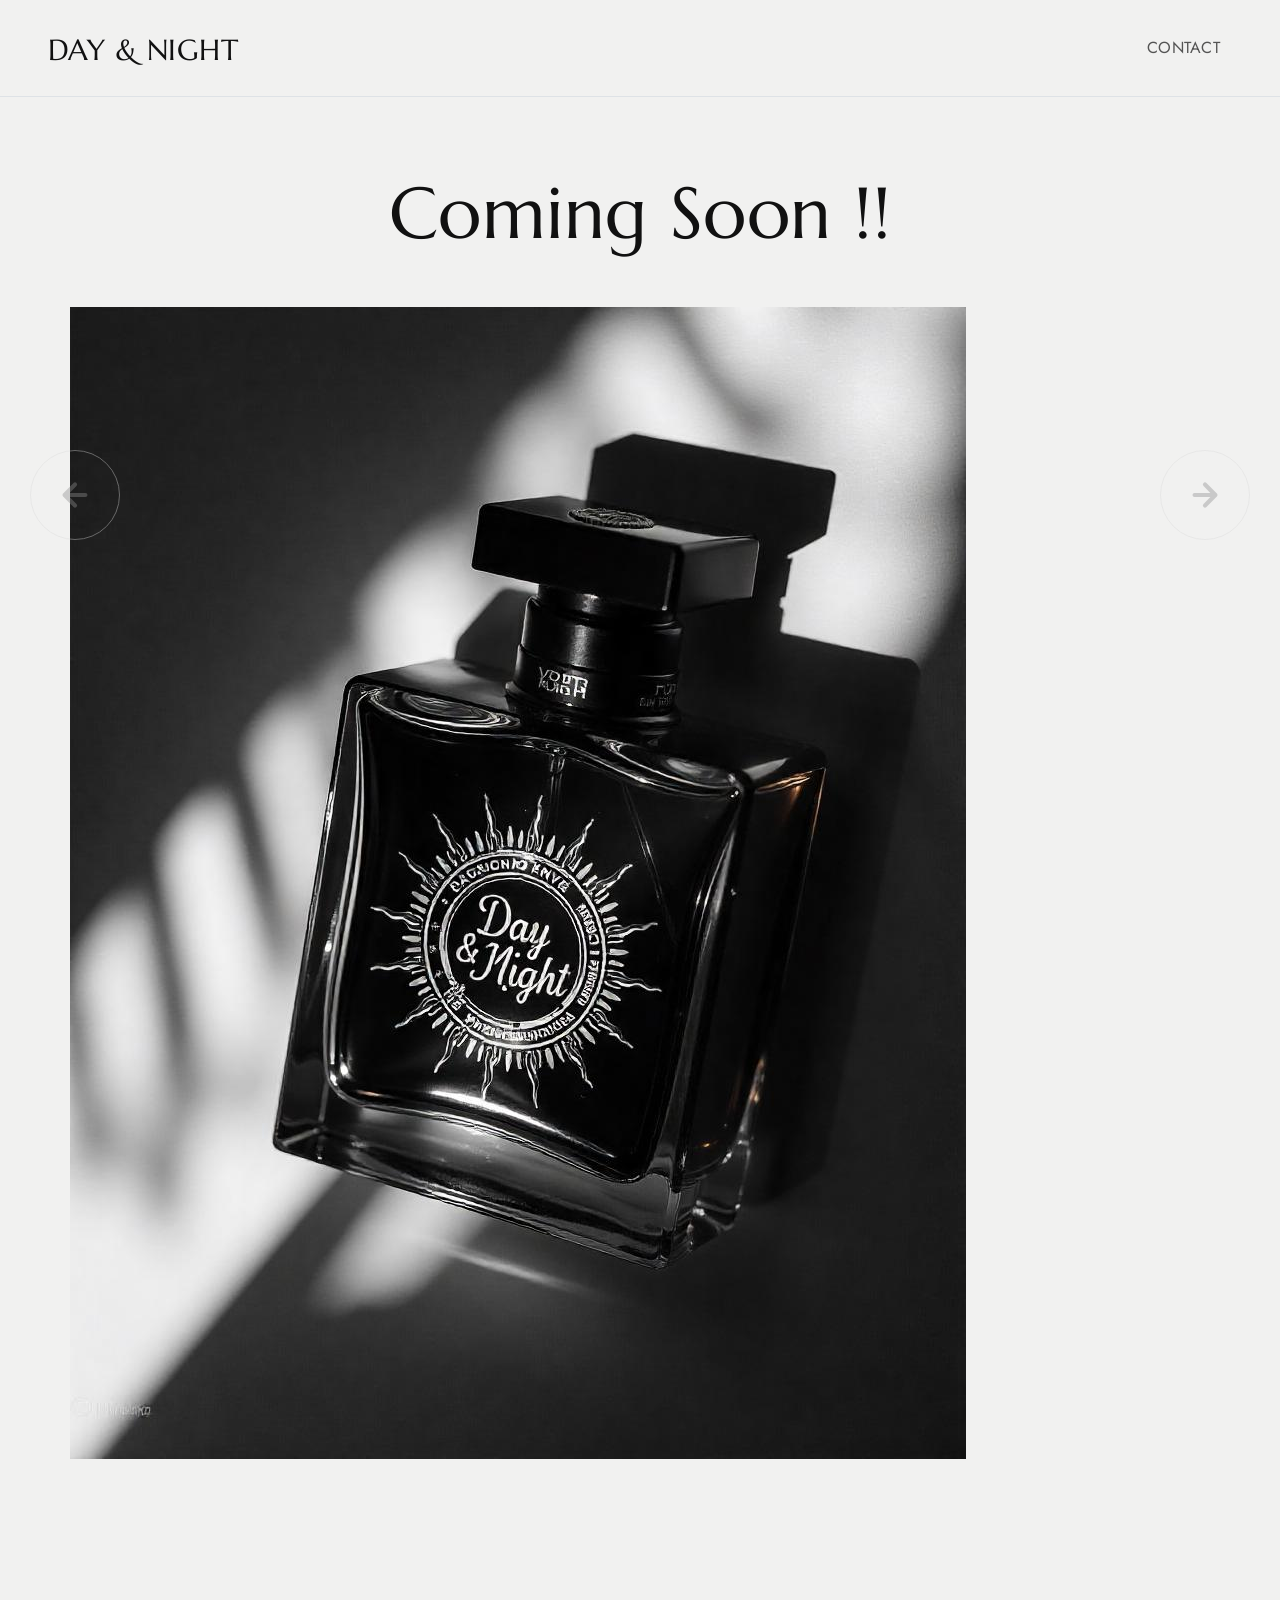
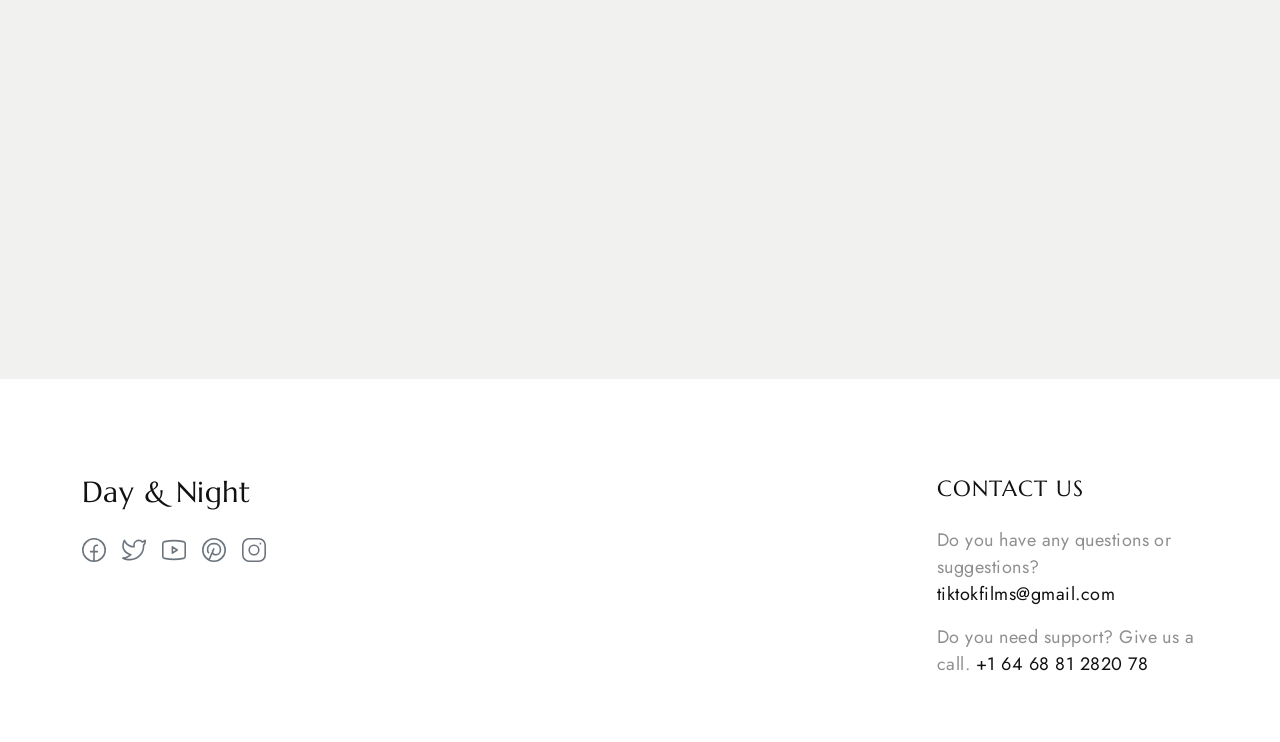
==== commit 1aeb0e69: "commit for simple initial page" ====
--- a/index.html
+++ b/index.html
@@ -22,7 +22,7 @@
     href="https://fonts.googleapis.com/css2?family=Jost:ital,wght@0,300;0,400;0,500;0,700;1,300;1,400;1,500;1,700&family=Marcellus&display=swap"
     rel="stylesheet">
 
-  <link rel="shortcut icon" href="/images/images/aiLogo.jpeg" type="image/x-icon">
+  <link rel="shortcut icon" href="/images/images/logoTextOnly.jpg" type="image/x-icon">
 </head>
 
 <body class="homepage">
@@ -304,11 +304,11 @@
 
             <div class="offcanvas-body">
               <ul class="navbar-nav justify-content-end flex-grow-1 gap-1 gap-md-5 pe-3">
-                <li class="nav-item dropdown">
+                <!-- <li class="nav-item dropdown">
                   <a class="nav-link " href="#"
                   aria-expanded="false">About</a>
                  
-                </li>
+                </li> -->
                 <!-- shop dropdown -->
                 <!-- <li class="nav-item dropdown">
                   <a class="nav-link dropdown-toggle" href="#" id="dropdownShop" data-bs-toggle="dropdown"
@@ -345,7 +345,7 @@
                 </li> -->
                
                 <li class="nav-item">
-                  <a class="nav-link" href="#">Contact</a>
+                  <a class="nav-link" href="#contact">Contact</a>
                 </li>
               </ul>
             </div>
@@ -359,11 +359,9 @@
   <section id="billboard" class="bg-light py-5">
     <div class="container">
       <div class="row justify-content-center">
-        <h1 class="section-title text-center mt-4" data-aos="fade-up">New Collections</h1>
+        <h1 class="section-title text-center mt-4" data-aos="fade-up">Coming Soon !!</h1>
         <div class="col-md-6 text-center" data-aos="fade-up" data-aos-delay="300">
-          <p>Lorem ipsum dolor sit amet consectetur adipisicing elit. Saepe voluptas ut dolorum consequuntur, adipisci
-            repellat! Eveniet commodi voluptatem voluptate, eum minima, in suscipit explicabo voluptatibus harum,
-            quibusdam ex repellat eaque!</p>
+          <!-- <p></p> -->
         </div>
       </div>
       <div class="row">
@@ -373,10 +371,11 @@
               <div class="banner-item image-zoom-effect">
                 <div class="image-holder">
                   <a href="#">
-                    <img src="images/images/aiLogo.jpeg" alt="product" class="img-fluid">
+                    <img src="images/images/aiGenPerfume.jpeg" alt="product" class="img-fluid">
                   </a>
                 </div>
-                <div class="banner-content py-4">
+                <!-- description of images -->
+                <!-- <div class="banner-content py-4">
                   <h5 class="element-title text-uppercase">
                     <a href="index.html" class="item-anchor">Soft leather jackets</a>
                   </h5>
@@ -384,17 +383,18 @@
                   <div class="btn-left">
                     <a href="#" class="btn-link fs-6 text-uppercase item-anchor text-decoration-none">Discover Now</a>
                   </div>
-                </div>
+                </div> -->
               </div>
             </div>
             <div class="swiper-slide">
               <div class="banner-item image-zoom-effect">
                 <div class="image-holder">
                   <a href="#">
-                    <img src="images/images/aiGenPerfume.jpeg" alt="product" class="img-fluid">
+                    <img src="images/finalImg/12Edit.jpeg" alt="product" class="img-fluid">
                   </a>
                 </div>
-                <div class="banner-content py-4">
+                <!-- description of images -->
+                <!-- <div class="banner-content py-4">
                   <h5 class="element-title text-uppercase">
                     <a href="index.html" class="item-anchor">Soft leather jackets</a>
                   </h5>
@@ -402,7 +402,7 @@
                   <div class="btn-left">
                     <a href="#" class="btn-link fs-6 text-uppercase item-anchor text-decoration-none">Discover Now</a>
                   </div>
-                </div>
+                </div> -->
               </div>
             </div>
             <div class="swiper-slide">
@@ -412,7 +412,7 @@
                     <img src="images/images/aiGenPerfume1.jpeg" alt="product" class="img-fluid">
                   </a>
                 </div>
-                <div class="banner-content py-4">
+                <!-- <div class="banner-content py-4">
                   <h5 class="element-title text-uppercase">
                     <a href="index.html" class="item-anchor">Soft leather jackets</a>
                   </h5>
@@ -420,17 +420,17 @@
                   <div class="btn-left">
                     <a href="#" class="btn-link fs-6 text-uppercase item-anchor text-decoration-none">Discover Now</a>
                   </div>
-                </div>
+                </div> -->
               </div>
             </div>
             <div class="swiper-slide">
               <div class="banner-item image-zoom-effect">
                 <div class="image-holder">
                   <a href="#">
-                    <img src="images/banner-image-3.jpg" alt="product" class="img-fluid">
+                    <img src="images/finalImg/15.jpeg" alt="product" class="img-fluid">
                   </a>
                 </div>
-                <div class="banner-content py-4">
+                <!-- <div class="banner-content py-4">
                   <h5 class="element-title text-uppercase">
                     <a href="index.html" class="item-anchor">Soft leather jackets</a>
                   </h5>
@@ -438,17 +438,17 @@
                   <div class="btn-left">
                     <a href="#" class="btn-link fs-6 text-uppercase item-anchor text-decoration-none">Discover Now</a>
                   </div>
-                </div>
+                </div> -->
               </div>
             </div>
             <div class="swiper-slide">
               <div class="banner-item image-zoom-effect">
                 <div class="image-holder">
                   <a href="#">
-                    <img src="images/banner-image-4.jpg" alt="product" class="img-fluid">
+                    <img src="images/finalImg/16.jpeg" alt="product" class="img-fluid">
                   </a>
                 </div>
-                <div class="banner-content py-4">
+                <!-- <div class="banner-content py-4">
                   <h5 class="element-title text-uppercase">
                     <a href="index.html" class="item-anchor">Out crop sweater</a>
                   </h5>
@@ -456,17 +456,17 @@
                   <div class="btn-left">
                     <a href="#" class="btn-link fs-6 text-uppercase item-anchor text-decoration-none">Discover Now</a>
                   </div>
-                </div>
+                </div> -->
               </div>
             </div>
             <div class="swiper-slide">
               <div class="banner-item image-zoom-effect">
                 <div class="image-holder">
                   <a href="#">
-                    <img src="images/banner-image-5.jpg" alt="product" class="img-fluid">
+                    <img src="images/finalImg/17.jpeg" alt="product" class="img-fluid">
                   </a>
                 </div>
-                <div class="banner-content py-4">
+                <!-- <div class="banner-content py-4">
                   <h5 class="element-title text-uppercase">
                     <a href="index.html" class="item-anchor">Soft leather jackets</a>
                   </h5>
@@ -474,7 +474,25 @@
                   <div class="btn-left">
                     <a href="#" class="btn-link fs-6 text-uppercase item-anchor text-decoration-none">Discover Now</a>
                   </div>
-                </div>
+                </div> -->
+              </div>
+            </div>
+            <div class="swiper-slide">
+              <div class="banner-item image-zoom-effect">
+                <div class="image-holder">
+                  <a href="#">
+                    <img src="images/finalImg/18.jpeg" alt="product" class="img-fluid">
+                  </a>
+                </div>
+                <!-- <div class="banner-content py-4">
+                  <h5 class="element-title text-uppercase">
+                    <a href="index.html" class="item-anchor">Soft leather jackets</a>
+                  </h5>
+                  <p>Scelerisque duis aliquam qui lorem ipsum dolor amet, consectetur adipiscing elit.</p>
+                  <div class="btn-left">
+                    <a href="#" class="btn-link fs-6 text-uppercase item-anchor text-decoration-none">Discover Now</a>
+                  </div>
+                </div> -->
               </div>
             </div>
           </div>
@@ -490,7 +508,7 @@
     </div>
   </section>
 
-  <section class="features py-5">
+  <!-- <section class="features py-5">
     <div class="container">
       <div class="row">
         <div class="col-md-3 text-center" data-aos="fade-in" data-aos-delay="0">
@@ -1198,7 +1216,7 @@
         </div>
       </div>
     </div>
-  </section>
+  </section> -->
 
   <footer id="footer" class="mt-5">
     <div class="container">
@@ -1211,8 +1229,7 @@
                 <h1 class="logo-text" style="height:auto; margin:0px">Day & Night</h1>
               </a>
             </div>
-            <p>Gravida massa volutpat aenean odio. Amet, turpis erat nullam fringilla elementum diam in. Nisi, purus
-              vitae, ultrices nunc. Sit ac sit suscipit hendrerit.</p>
+            <!-- <p></p> -->
             <div class="social-links">
               <ul class="list-unstyled d-flex flex-wrap gap-3">
                 <li>
@@ -1254,7 +1271,7 @@
             </div>
           </div>
         </div>
-        <div class="col-md-3 col-sm-6">
+        <!-- <div class="col-md-3 col-sm-6">
           <div class="footer-menu footer-menu-002">
             <h5 class="widget-title text-uppercase mb-4">Quick Links</h5>
             <ul class="menu-list list-unstyled text-uppercase border-animation-left fs-6">
@@ -1275,8 +1292,8 @@
               </li>
             </ul>
           </div>
-        </div>
-        <div class="col-md-3 col-sm-6">
+        </div> -->
+        <!-- <div class="col-md-3 col-sm-6">
           <div class="footer-menu footer-menu-003">
             <h5 class="widget-title text-uppercase mb-4">Help & Info</h5>
             <ul class="menu-list list-unstyled text-uppercase border-animation-left fs-6">
@@ -1300,20 +1317,20 @@
               </li>
             </ul>
           </div>
-        </div>
-        <div class="col-md-3 col-sm-6">
+        </div> -->
+        <div class="col-md-3 col-sm-6" id="contact">
           <div class="footer-menu footer-menu-004 border-animation-left">
             <h5 class="widget-title text-uppercase mb-4">Contact Us</h5>
-            <p>Do you have any questions or suggestions? <a href="mailto:contact@yourcompany.com"
-                class="item-anchor">contact@yourcompany.com</a></p>
-            <p>Do you need support? Give us a call. <a href="tel:+43 720 11 52 78" class="item-anchor">+43 720 11 52
+            <p>Do you have any questions or suggestions? <a href="tiktokfilms@gmail.com"
+                class="item-anchor">tiktokfilms@gmail.com</a></p>
+            <p>Do you need support? Give us a call. <a href="tel:+1 6468812820" class="item-anchor">+1 64 68 81 2820
                 78</a>
             </p>
           </div>
         </div>
       </div>
     </div>
-    <div class="border-top py-4">
+    <!-- <div class="border-top py-4">
       <div class="container">
         <div class="row">
           <div class="col-md-6 d-flex flex-wrap">
@@ -1336,7 +1353,7 @@
           </div>
         </div>
       </div>
-    </div>
+    </div> -->
   </footer>
   <script src="js/jquery.min.js"></script>
   <script src="js/plugins.js"></script>
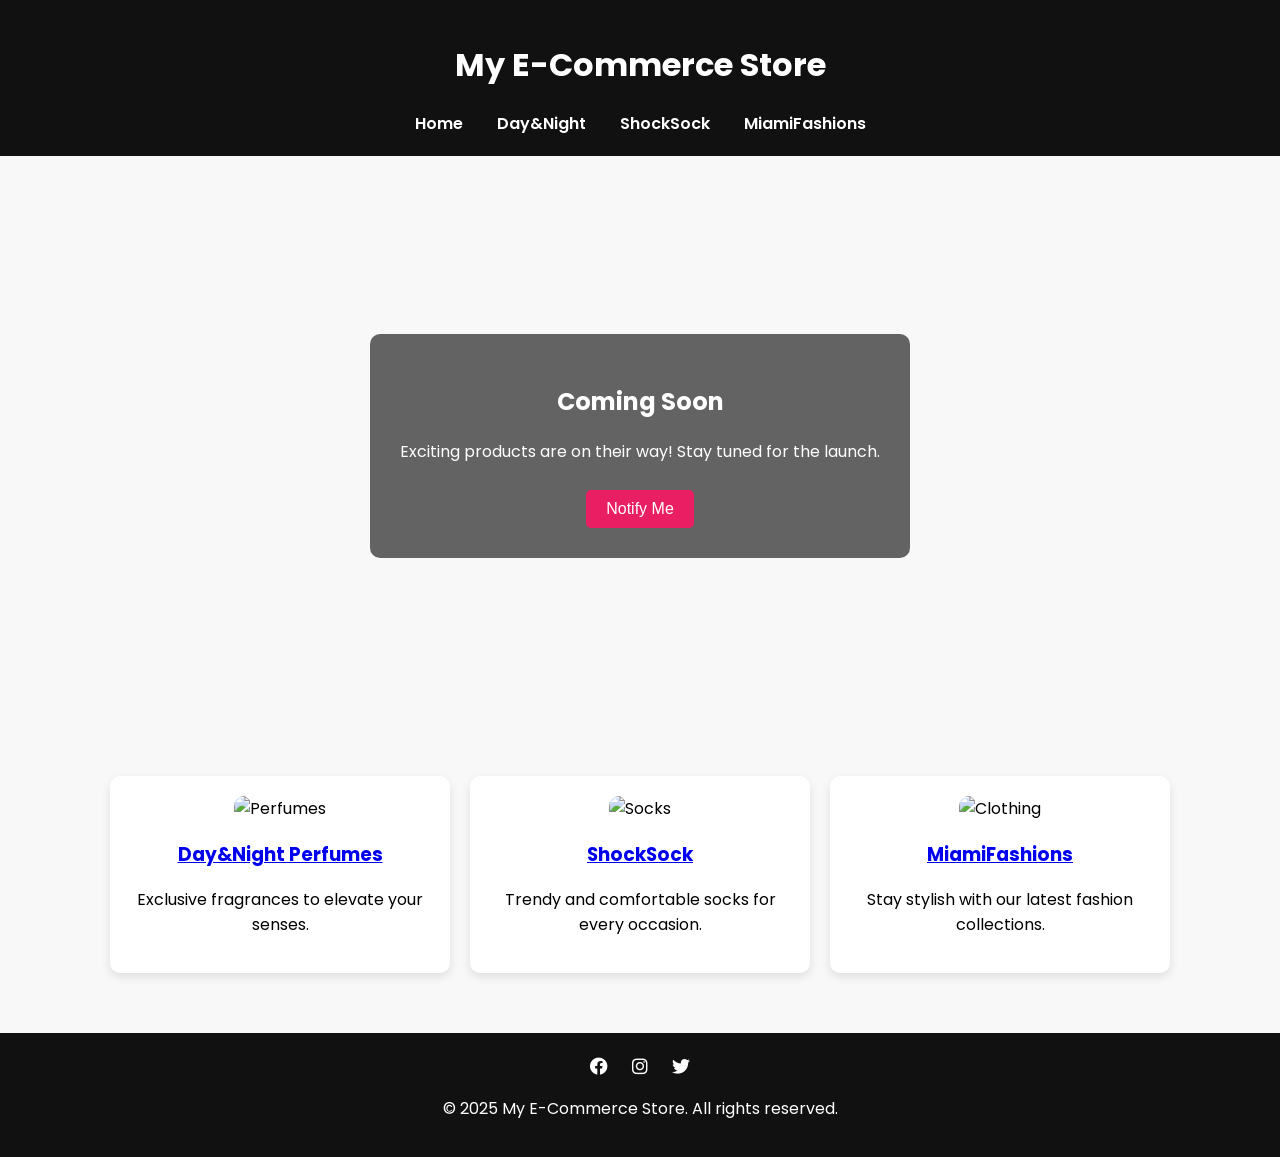
==== commit d2a2e3d4: "new ui" ====
--- a/index.html
+++ b/index.html
@@ -1,1368 +1,65 @@
 <!DOCTYPE html>
 <html lang="en">
-
 <head>
-  <title>ADN</title>
-  <meta charset="utf-8">
-  <meta http-equiv="X-UA-Compatible" content="IE=edge">
-  <meta name="viewport" content="width=device-width, initial-scale=1.0">
-  <meta name="format-detection" content="telephone=no">
-  <meta name="apple-mobile-web-app-capable" content="yes">
-  <meta name="author" content="TemplatesJungle">
-  <meta name="keywords" content="ecommerce,fashion,store"> 
-  <link href="https://cdn.jsdelivr.net/npm/bootstrap@5.3.0-alpha3/dist/css/bootstrap.min.css" rel="stylesheet"
-    integrity="sha384-KK94CHFLLe+nY2dmCWGMq91rCGa5gtU4mk92HdvYe+M/SXH301p5ILy+dN9+nJOZ" crossorigin="anonymous">
-  <link rel="stylesheet" type="text/css" href="css/vendor.css">
-  <link rel="stylesheet" href="https://cdn.jsdelivr.net/npm/swiper@9/swiper-bundle.min.css" />
-  <link rel="stylesheet" type="text/css" href="style.css">
-
-  <link rel="preconnect" href="https://fonts.googleapis.com">
-  <link rel="preconnect" href="https://fonts.gstatic.com" crossorigin>
-  <link
-    href="https://fonts.googleapis.com/css2?family=Jost:ital,wght@0,300;0,400;0,500;0,700;1,300;1,400;1,500;1,700&family=Marcellus&display=swap"
-    rel="stylesheet">
-
-  <link rel="shortcut icon" href="/images/images/logoTextOnly.jpg" type="image/x-icon">
+    <meta charset="UTF-8">
+    <meta name="viewport" content="width=device-width, initial-scale=1.0">
+    <title>E-Commerce Site</title>
+    <link rel="stylesheet" href="styles.css">
+    <link rel="preconnect" href="https://fonts.googleapis.com">
+    <link rel="stylesheet" href="https://cdnjs.cloudflare.com/ajax/libs/font-awesome/6.0.0/css/all.min.css">
+    <link href="https://fonts.googleapis.com/css2?family=Poppins:wght@300;400;600&display=swap" rel="stylesheet">
 </head>
-
-<body class="homepage">
-  <svg xmlns="http://www.w3.org/2000/svg" style="display: none;">
-    <defs>
-      <symbol xmlns="http://www.w3.org/2000/svg" id="instagram" viewBox="0 0 15 15">
-        <path fill="none" stroke="currentColor"
-          d="M11 3.5h1M4.5.5h6a4 4 0 0 1 4 4v6a4 4 0 0 1-4 4h-6a4 4 0 0 1-4-4v-6a4 4 0 0 1 4-4Zm3 10a3 3 0 1 1 0-6a3 3 0 0 1 0 6Z" />
-      </symbol>
-      <symbol xmlns="http://www.w3.org/2000/svg" id="facebook" viewBox="0 0 15 15">
-        <path fill="none" stroke="currentColor"
-          d="M7.5 14.5a7 7 0 1 1 0-14a7 7 0 0 1 0 14Zm0 0v-8a2 2 0 0 1 2-2h.5m-5 4h5" />
-      </symbol>
-      <symbol xmlns="http://www.w3.org/2000/svg" id="twitter" viewBox="0 0 15 15">
-        <path fill="currentColor"
-          d="m14.478 1.5l.5-.033a.5.5 0 0 0-.871-.301l.371.334Zm-.498 2.959a.5.5 0 1 0-1 0h1Zm-6.49.082h-.5h.5Zm0 .959h.5h-.5Zm-6.99 7V12a.5.5 0 0 0-.278.916L.5 12.5Zm.998-11l.469-.175a.5.5 0 0 0-.916-.048l.447.223Zm3.994 9l.354.353a.5.5 0 0 0-.195-.827l-.159.474Zm7.224-8.027l-.37.336l.18.199l.265-.04l-.075-.495Zm1.264-.94c.051.778.003 1.25-.123 1.606c-.122.345-.336.629-.723 1l.692.722c.438-.42.776-.832.974-1.388c.193-.546.232-1.178.177-2.006l-.998.066Zm0 3.654V4.46h-1v.728h1Zm-6.99-.646V5.5h1v-.959h-1Zm0 .959V6h1v-.5h-1ZM10.525 1a3.539 3.539 0 0 0-3.537 3.541h1A2.539 2.539 0 0 1 10.526 2V1Zm2.454 4.187C12.98 9.503 9.487 13 5.18 13v1c4.86 0 8.8-3.946 8.8-8.813h-1ZM1.03 1.675C1.574 3.127 3.614 6 7.49 6V5C4.174 5 2.421 2.54 1.966 1.325l-.937.35Zm.021-.398C.004 3.373-.157 5.407.604 7.139c.759 1.727 2.392 3.055 4.73 3.835l.317-.948c-2.155-.72-3.518-1.892-4.132-3.29c-.612-1.393-.523-3.11.427-5.013l-.895-.446Zm4.087 8.87C4.536 10.75 2.726 12 .5 12v1c2.566 0 4.617-1.416 5.346-2.147l-.708-.706Zm7.949-8.009A3.445 3.445 0 0 0 10.526 1v1c.721 0 1.37.311 1.82.809l.74-.671Zm-.296.83a3.513 3.513 0 0 0 2.06-1.134l-.744-.668a2.514 2.514 0 0 1-1.466.813l.15.989ZM.222 12.916C1.863 14.01 3.583 14 5.18 14v-1c-1.63 0-3.048-.011-4.402-.916l-.556.832Z" />
-      </symbol>
-      <symbol xmlns="http://www.w3.org/2000/svg" id="pinterest" viewBox="0 0 15 15">
-        <path fill="none" stroke="currentColor"
-          d="m4.5 13.5l3-7m-3.236 3a2.989 2.989 0 0 1-.764-2V7A3.5 3.5 0 0 1 7 3.5h1A3.5 3.5 0 0 1 11.5 7v.5a3 3 0 0 1-3 3a2.081 2.081 0 0 1-1.974-1.423L6.5 9m1 5.5a7 7 0 1 1 0-14a7 7 0 0 1 0 14Z" />
-      </symbol>
-      <symbol xmlns="http://www.w3.org/2000/svg" id="youtube" viewBox="0 0 15 15">
-        <path fill="currentColor"
-          d="m1.61 12.738l-.104.489l.105-.489Zm11.78 0l.104.489l-.105-.489Zm0-10.476l.104-.489l-.105.489Zm-11.78 0l.106.489l-.105-.489ZM6.5 5.5l.277-.416A.5.5 0 0 0 6 5.5h.5Zm0 4H6a.5.5 0 0 0 .777.416L6.5 9.5Zm3-2l.277.416a.5.5 0 0 0 0-.832L9.5 7.5ZM0 3.636v7.728h1V3.636H0Zm15 7.728V3.636h-1v7.728h1ZM1.506 13.227c3.951.847 8.037.847 11.988 0l-.21-.978a27.605 27.605 0 0 1-11.568 0l-.21.978ZM13.494 1.773a28.606 28.606 0 0 0-11.988 0l.21.978a27.607 27.607 0 0 1 11.568 0l.21-.978ZM15 3.636c0-.898-.628-1.675-1.506-1.863l-.21.978c.418.09.716.458.716.885h1Zm-1 7.728a.905.905 0 0 1-.716.885l.21.978A1.905 1.905 0 0 0 15 11.364h-1Zm-14 0c0 .898.628 1.675 1.506 1.863l.21-.978A.905.905 0 0 1 1 11.364H0Zm1-7.728c0-.427.298-.796.716-.885l-.21-.978A1.905 1.905 0 0 0 0 3.636h1ZM6 5.5v4h1v-4H6Zm.777 4.416l3-2l-.554-.832l-3 2l.554.832Zm3-2.832l-3-2l-.554.832l3 2l.554-.832Z" />
-      </symbol>
-      <symbol xmlns="http://www.w3.org/2000/svg" id="dribble" viewBox="0 0 15 15">
-        <path fill="none" stroke="currentColor" stroke-linecap="round" stroke-linejoin="round"
-          d="M4.839 1.024c3.346 4.041 5.096 7.922 5.704 12.782M.533 6.82c5.985-.138 9.402-1.083 11.97-4.216M2.7 12.594c3.221-4.902 7.171-5.65 11.755-4.293M14.5 7.5a7 7 0 1 0-14 0a7 7 0 0 0 14 0Z" />
-      </symbol>
-      <symbol xmlns="http://www.w3.org/2000/svg" id="calendar" viewBox="0 0 24 24">
-        <g fill="none" stroke="currentColor" stroke-linecap="round" stroke-linejoin="round" stroke-width="2">
-          <rect width="20" height="18" x="2" y="4" rx="4" />
-          <path d="M8 2v4m8-4v4M2 10h20" />
-        </g>
-      </symbol>
-      <symbol xmlns="http://www.w3.org/2000/svg" id="shopping-bag" viewBox="0 0 24 24">
-        <g fill="none" stroke="currentColor" stroke-linecap="round" stroke-linejoin="round" stroke-width="2">
-          <path
-            d="M3.977 9.84A2 2 0 0 1 5.971 8h12.058a2 2 0 0 1 1.994 1.84l.803 10A2 2 0 0 1 18.833 22H5.167a2 2 0 0 1-1.993-2.16l.803-10Z" />
-          <path d="M16 11V6a4 4 0 0 0-4-4v0a4 4 0 0 0-4 4v5" />
-        </g>
-      </symbol>
-      <symbol xmlns="http://www.w3.org/2000/svg" id="gift" viewBox="0 0 24 24">
-        <g fill="none" stroke="currentColor" stroke-linecap="round" stroke-linejoin="round" stroke-width="2">
-          <rect width="18" height="14" x="3" y="8" rx="2" />
-          <path d="M12 5a3 3 0 1 0-3 3m6 0a3 3 0 1 0-3-3m0 0v17m9-7H3" />
-        </g>
-      </symbol>
-      <symbol xmlns="http://www.w3.org/2000/svg" id="arrow-cycle" viewBox="0 0 24 24">
-        <g fill="none" stroke="currentColor" stroke-linecap="round" stroke-linejoin="round" stroke-width="2">
-          <path
-            d="M22 12c0 6-4.39 10-9.806 10C7.792 22 4.24 19.665 3 16m-1-4C2 6 6.39 2 11.806 2C16.209 2 19.76 4.335 21 8" />
-          <path d="m7 17l-4-1l-1 4M17 7l4 1l1-4" />
-        </g>
-      </symbol>
-      <symbol xmlns="http://www.w3.org/2000/svg" id="link" viewBox="0 0 24 24">
-        <path fill="currentColor"
-          d="M12 19a1 1 0 1 0-1-1a1 1 0 0 0 1 1Zm5 0a1 1 0 1 0-1-1a1 1 0 0 0 1 1Zm0-4a1 1 0 1 0-1-1a1 1 0 0 0 1 1Zm-5 0a1 1 0 1 0-1-1a1 1 0 0 0 1 1Zm7-12h-1V2a1 1 0 0 0-2 0v1H8V2a1 1 0 0 0-2 0v1H5a3 3 0 0 0-3 3v14a3 3 0 0 0 3 3h14a3 3 0 0 0 3-3V6a3 3 0 0 0-3-3Zm1 17a1 1 0 0 1-1 1H5a1 1 0 0 1-1-1v-9h16Zm0-11H4V6a1 1 0 0 1 1-1h1v1a1 1 0 0 0 2 0V5h8v1a1 1 0 0 0 2 0V5h1a1 1 0 0 1 1 1ZM7 15a1 1 0 1 0-1-1a1 1 0 0 0 1 1Zm0 4a1 1 0 1 0-1-1a1 1 0 0 0 1 1Z" />
-      </symbol>
-      <symbol xmlns="http://www.w3.org/2000/svg" id="arrow-left" viewBox="0 0 24 24">
-        <path fill="currentColor"
-          d="M17 11H9.41l3.3-3.29a1 1 0 1 0-1.42-1.42l-5 5a1 1 0 0 0-.21.33a1 1 0 0 0 0 .76a1 1 0 0 0 .21.33l5 5a1 1 0 0 0 1.42 0a1 1 0 0 0 0-1.42L9.41 13H17a1 1 0 0 0 0-2Z" />
-      </symbol>
-      <symbol xmlns="http://www.w3.org/2000/svg" id="arrow-right" viewBox="0 0 24 24">
-        <path fill="currentColor"
-          d="M17.92 11.62a1 1 0 0 0-.21-.33l-5-5a1 1 0 0 0-1.42 1.42l3.3 3.29H7a1 1 0 0 0 0 2h7.59l-3.3 3.29a1 1 0 0 0 0 1.42a1 1 0 0 0 1.42 0l5-5a1 1 0 0 0 .21-.33a1 1 0 0 0 0-.76Z" />
-      </symbol>
-      <symbol xmlns="http://www.w3.org/2000/svg" id="play" viewBox="0 0 24 24">
-        <g fill="none" fill-rule="evenodd">
-          <path
-            d="M24 0v24H0V0h24ZM12.593 23.258l-.011.002l-.071.035l-.02.004l-.014-.004l-.071-.035c-.01-.004-.019-.001-.024.005l-.004.01l-.017.428l.005.02l.01.013l.104.074l.015.004l.012-.004l.104-.074l.012-.016l.004-.017l-.017-.427c-.002-.01-.009-.017-.017-.018Zm.265-.113l-.013.002l-.185.093l-.01.01l-.003.011l.018.43l.005.012l.008.007l.201.093c.012.004.023 0 .029-.008l.004-.014l-.034-.614c-.003-.012-.01-.02-.02-.022Zm-.715.002a.023.023 0 0 0-.027.006l-.006.014l-.034.614c0 .012.007.02.017.024l.015-.002l.201-.093l.01-.008l.004-.011l.017-.43l-.003-.012l-.01-.01l-.184-.092Z" />
-          <path fill="currentColor"
-            d="M5.669 4.76a1.469 1.469 0 0 1 2.04-1.177c1.062.454 3.442 1.533 6.462 3.276c3.021 1.744 5.146 3.267 6.069 3.958c.788.591.79 1.763.001 2.356c-.914.687-3.013 2.19-6.07 3.956c-3.06 1.766-5.412 2.832-6.464 3.28c-.906.387-1.92-.2-2.038-1.177c-.138-1.142-.396-3.735-.396-7.237c0-3.5.257-6.092.396-7.235Z" />
-        </g>
-      </symbol>
-      <symbol xmlns="http://www.w3.org/2000/svg" id="category" viewBox="0 0 24 24">
-        <path fill="currentColor"
-          d="M19 5.5h-6.28l-.32-1a3 3 0 0 0-2.84-2H5a3 3 0 0 0-3 3v13a3 3 0 0 0 3 3h14a3 3 0 0 0 3-3v-10a3 3 0 0 0-3-3Zm1 13a1 1 0 0 1-1 1H5a1 1 0 0 1-1-1v-13a1 1 0 0 1 1-1h4.56a1 1 0 0 1 .95.68l.54 1.64a1 1 0 0 0 .95.68h7a1 1 0 0 1 1 1Z" />
-      </symbol>
-      <symbol xmlns="http://www.w3.org/2000/svg" id="calendar" viewBox="0 0 24 24">
-        <path fill="currentColor"
-          d="M19 4h-2V3a1 1 0 0 0-2 0v1H9V3a1 1 0 0 0-2 0v1H5a3 3 0 0 0-3 3v12a3 3 0 0 0 3 3h14a3 3 0 0 0 3-3V7a3 3 0 0 0-3-3Zm1 15a1 1 0 0 1-1 1H5a1 1 0 0 1-1-1v-7h16Zm0-9H4V7a1 1 0 0 1 1-1h2v1a1 1 0 0 0 2 0V6h6v1a1 1 0 0 0 2 0V6h2a1 1 0 0 1 1 1Z" />
-      </symbol>
-      <symbol xmlns="http://www.w3.org/2000/svg" id="heart" viewBox="0 0 24 24">
-        <path fill="currentColor"
-          d="M20.16 4.61A6.27 6.27 0 0 0 12 4a6.27 6.27 0 0 0-8.16 9.48l7.45 7.45a1 1 0 0 0 1.42 0l7.45-7.45a6.27 6.27 0 0 0 0-8.87Zm-1.41 7.46L12 18.81l-6.75-6.74a4.28 4.28 0 0 1 3-7.3a4.25 4.25 0 0 1 3 1.25a1 1 0 0 0 1.42 0a4.27 4.27 0 0 1 6 6.05Z" />
-      </symbol>
-      <symbol xmlns="http://www.w3.org/2000/svg" id="plus" viewBox="0 0 24 24">
-        <path fill="currentColor"
-          d="M19 11h-6V5a1 1 0 0 0-2 0v6H5a1 1 0 0 0 0 2h6v6a1 1 0 0 0 2 0v-6h6a1 1 0 0 0 0-2Z" />
-      </symbol>
-      <symbol xmlns="http://www.w3.org/2000/svg" id="minus" viewBox="0 0 24 24">
-        <path fill="currentColor" d="M19 11H5a1 1 0 0 0 0 2h14a1 1 0 0 0 0-2Z" />
-      </symbol>
-      <symbol xmlns="http://www.w3.org/2000/svg" id="cart" viewBox="0 0 24 24">
-        <path fill="currentColor"
-          d="M8.5 19a1.5 1.5 0 1 0 1.5 1.5A1.5 1.5 0 0 0 8.5 19ZM19 16H7a1 1 0 0 1 0-2h8.491a3.013 3.013 0 0 0 2.885-2.176l1.585-5.55A1 1 0 0 0 19 5H6.74a3.007 3.007 0 0 0-2.82-2H3a1 1 0 0 0 0 2h.921a1.005 1.005 0 0 1 .962.725l.155.545v.005l1.641 5.742A3 3 0 0 0 7 18h12a1 1 0 0 0 0-2Zm-1.326-9l-1.22 4.274a1.005 1.005 0 0 1-.963.726H8.754l-.255-.892L7.326 7ZM16.5 19a1.5 1.5 0 1 0 1.5 1.5a1.5 1.5 0 0 0-1.5-1.5Z" />
-      </symbol>
-      <symbol xmlns="http://www.w3.org/2000/svg" id="check" viewBox="0 0 24 24">
-        <path fill="currentColor"
-          d="M18.71 7.21a1 1 0 0 0-1.42 0l-7.45 7.46l-3.13-3.14A1 1 0 1 0 5.29 13l3.84 3.84a1 1 0 0 0 1.42 0l8.16-8.16a1 1 0 0 0 0-1.47Z" />
-      </symbol>
-      <symbol xmlns="http://www.w3.org/2000/svg" id="trash" viewBox="0 0 24 24">
-        <path fill="currentColor"
-          d="M10 18a1 1 0 0 0 1-1v-6a1 1 0 0 0-2 0v6a1 1 0 0 0 1 1ZM20 6h-4V5a3 3 0 0 0-3-3h-2a3 3 0 0 0-3 3v1H4a1 1 0 0 0 0 2h1v11a3 3 0 0 0 3 3h8a3 3 0 0 0 3-3V8h1a1 1 0 0 0 0-2ZM10 5a1 1 0 0 1 1-1h2a1 1 0 0 1 1 1v1h-4Zm7 14a1 1 0 0 1-1 1H8a1 1 0 0 1-1-1V8h10Zm-3-1a1 1 0 0 0 1-1v-6a1 1 0 0 0-2 0v6a1 1 0 0 0 1 1Z" />
-      </symbol>
-      <symbol xmlns="http://www.w3.org/2000/svg" id="star-outline" viewBox="0 0 15 15">
-        <path fill="none" stroke="currentColor" stroke-linecap="round" stroke-linejoin="round"
-          d="M7.5 9.804L5.337 11l.413-2.533L4 6.674l2.418-.37L7.5 4l1.082 2.304l2.418.37l-1.75 1.793L9.663 11L7.5 9.804Z" />
-      </symbol>
-      <symbol xmlns="http://www.w3.org/2000/svg" id="star-solid" viewBox="0 0 15 15">
-        <path fill="currentColor"
-          d="M7.953 3.788a.5.5 0 0 0-.906 0L6.08 5.85l-2.154.33a.5.5 0 0 0-.283.843l1.574 1.613l-.373 2.284a.5.5 0 0 0 .736.518l1.92-1.063l1.921 1.063a.5.5 0 0 0 .736-.519l-.373-2.283l1.574-1.613a.5.5 0 0 0-.283-.844L8.921 5.85l-.968-2.062Z" />
-      </symbol>
-      <symbol xmlns="http://www.w3.org/2000/svg" id="search" viewBox="0 0 24 24">
-        <path fill="currentColor"
-          d="M21.71 20.29L18 16.61A9 9 0 1 0 16.61 18l3.68 3.68a1 1 0 0 0 1.42 0a1 1 0 0 0 0-1.39ZM11 18a7 7 0 1 1 7-7a7 7 0 0 1-7 7Z" />
-      </symbol>
-      <symbol xmlns="http://www.w3.org/2000/svg" id="user" viewBox="0 0 24 24">
-        <path fill="currentColor"
-          d="M15.71 12.71a6 6 0 1 0-7.42 0a10 10 0 0 0-6.22 8.18a1 1 0 0 0 2 .22a8 8 0 0 1 15.9 0a1 1 0 0 0 1 .89h.11a1 1 0 0 0 .88-1.1a10 10 0 0 0-6.25-8.19ZM12 12a4 4 0 1 1 4-4a4 4 0 0 1-4 4Z" />
-      </symbol>
-      <symbol xmlns="http://www.w3.org/2000/svg" id="close" viewBox="0 0 15 15">
-        <path fill="currentColor"
-          d="M7.953 3.788a.5.5 0 0 0-.906 0L6.08 5.85l-2.154.33a.5.5 0 0 0-.283.843l1.574 1.613l-.373 2.284a.5.5 0 0 0 .736.518l1.92-1.063l1.921 1.063a.5.5 0 0 0 .736-.519l-.373-2.283l1.574-1.613a.5.5 0 0 0-.283-.844L8.921 5.85l-.968-2.062Z" />
-      </symbol>
-    </defs>
-  </svg>
-
-  <!-- <div class="preloader text-white fs-6 text-uppercase overflow-hidden"></div> -->
-
-  <!-- <div class="search-popup">
-    <div class="search-popup-container">
-
-      <form role="search" method="get" class="form-group" action="">
-        <input type="search" id="search-form" class="form-control border-0 border-bottom"
-          placeholder="Type and press enter" value="" name="s" />
-        <button type="submit" class="search-submit border-0 position-absolute bg-white"
-          style="top: 15px;right: 15px;"><svg class="search" width="24" height="24">
-            <use xlink:href="#search"></use>
-          </svg></button>
-      </form>
-
-      <h5 class="cat-list-title">Browse Categories</h5>
-
-      <ul class="cat-list">
-        <li class="cat-list-item">
-          <a href="#" title="Jackets">Jackets</a>
-        </li>
-        <li class="cat-list-item">
-          <a href="#" title="T-shirts">T-shirts</a>
-        </li>
-        <li class="cat-list-item">
-          <a href="#" title="Handbags">Handbags</a>
-        </li>
-        <li class="cat-list-item">
-          <a href="#" title="Accessories">Accessories</a>
-        </li>
-        <li class="cat-list-item">
-          <a href="#" title="Cosmetics">Cosmetics</a>
-        </li>
-        <li class="cat-list-item">
-          <a href="#" title="Dresses">Dresses</a>
-        </li>
-        <li class="cat-list-item">
-          <a href="#" title="Jumpsuits">Jumpsuits</a>
-        </li>
-      </ul>
-
-    </div>
-  </div> -->
-
-  <!-- my cart popup -->
-  <!-- <div class="offcanvas offcanvas-end" data-bs-scroll="true" tabindex="-1" id="offcanvasCart" aria-labelledby="My Cart">
-    <div class="offcanvas-header justify-content-center">
-      <button type="button" class="btn-close" data-bs-dismiss="offcanvas" aria-label="Close"></button>
-    </div>
-    <div class="offcanvas-body">
-      <div class="order-md-last">
-        <h4 class="d-flex justify-content-between align-items-center mb-3">
-          <span class="text-primary">Your cart</span>
-          <span class="badge bg-primary rounded-pill">3</span>
-        </h4>
-        <ul class="list-group mb-3">
-          <li class="list-group-item d-flex justify-content-between lh-sm">
-            <div>
-              <h6 class="my-0">Growers cider</h6>
-              <small class="text-body-secondary">Brief description</small>
+<body>
+    <header>
+        <div class="container">
+            <h1>My E-Commerce Store</h1>
+            <nav>
+                <ul>
+                    <li><a href="index.html">Home</a></li>
+                    <li><a href="perfumes.html">Day&Night</a></li>
+                    <li><a href="socks.html">ShockSock</a></li>
+                    <li><a href="clothing.html">MiamiFashions</a></li>
+                </ul>
+            </nav>
+        </div>
+    </header>
+    
+    <main>
+        <section class="hero">
+            <div class="hero-content">
+                <h2>Coming Soon</h2>
+                <p>Exciting products are on their way! Stay tuned for the launch.</p>
+                <button class="cta-button">Notify Me</button>
             </div>
-            <span class="text-body-secondary">$12</span>
-          </li>
-          <li class="list-group-item d-flex justify-content-between lh-sm">
-            <div>
-              <h6 class="my-0">Fresh grapes</h6>
-              <small class="text-body-secondary">Brief description</small>
+        </section>
+        <section class="categories">
+            <div class="category">
+                <img src="images/perfume.jpg" alt="Perfumes">
+                <h3><a href="perfumes.html">Day&Night Perfumes</a></h3>
+                <p>Exclusive fragrances to elevate your senses.</p>
             </div>
-            <span class="text-body-secondary">$8</span>
-          </li>
-          <li class="list-group-item d-flex justify-content-between lh-sm">
-            <div>
-              <h6 class="my-0">Heinz tomato ketchup</h6>
-              <small class="text-body-secondary">Brief description</small>
+            <div class="category">
+                <img src="images/socks.jpg" alt="Socks">
+                <h3><a href="socks.html">ShockSock</a></h3>
+                <p>Trendy and comfortable socks for every occasion.</p>
             </div>
-            <span class="text-body-secondary">$5</span>
-          </li>
-          <li class="list-group-item d-flex justify-content-between">
-            <span>Total (USD)</span>
-            <strong>$20</strong>
-          </li>
-        </ul>
-
-        <button class="w-100 btn btn-primary btn-lg" type="submit">Continue to Checkout</button>
-      </div>
-    </div>
-  </div> -->
-
-  <nav class="navbar navbar-expand-lg bg-light text-uppercase fs-6 border-bottom align-items-center">
-    <div class="container-fluid">
-      <div class="row justify-content-between align-items-center w-100">
-
-        <div class="col-auto">
-          <a class="navbar-brand" href="index.html">
-            <h1 class="logo-text">Day & Night</h1>
-          </a>
+            <div class="category">
+                <img src="images/clothing.jpg" alt="Clothing">
+                <h3><a href="clothing.html">MiamiFashions</a></h3>
+                <p>Stay stylish with our latest fashion collections.</p>
+            </div>
+        </section>
+    </main>
+    
+    <footer>
+        <div class="container">
+            <div class="social-links">
+                <a href="#"><i class="fab fa-facebook"></i></a>
+                <a href="#"><i class="fab fa-instagram"></i></a>
+                <a href="#"><i class="fab fa-twitter"></i></a>
+            </div>
+            <p>&copy; 2025 My E-Commerce Store. All rights reserved.</p>
         </div>
-
-       
-        <!--  cart wishlist likes here  -->
-        <!-- <div class="col-3 col-lg-auto">
-          <ul class="list-unstyled d-flex m-0">
-            <li class="d-none d-lg-block">
-              <a href="index.html" class="text-uppercase mx-3">Wishlist <span class="wishlist-count">(0)</span>
-              </a>
-            </li>
-            <li class="d-none d-lg-block">
-              <a href="index.html" class="text-uppercase mx-3" data-bs-toggle="offcanvas" data-bs-target="#offcanvasCart"
-                aria-controls="offcanvasCart">Cart <span class="cart-count">(0)</span>
-              </a>
-            </li>
-            <li class="d-lg-none">
-              <a href="#" class="mx-2">
-                <svg width="24" height="24" viewBox="0 0 24 24">
-                  <use xlink:href="#heart"></use>
-                </svg>
-              </a>
-            </li>
-            <li class="d-lg-none">
-              <a href="#" class="mx-2" data-bs-toggle="offcanvas" data-bs-target="#offcanvasCart"
-                aria-controls="offcanvasCart">
-                <svg width="24" height="24" viewBox="0 0 24 24">
-                  <use xlink:href="#cart"></use>
-                </svg>
-              </a>
-            </li>
-            <li class="search-box" class="mx-2">
-              <a href="#search" class="search-button">
-                <svg width="24" height="24" viewBox="0 0 24 24">
-                  <use xlink:href="#search"></use>
-                </svg>
-              </a>
-            </li>
-          </ul>
-        </div> -->
-
-
-         <div class="col-auto">
-          <button class="navbar-toggler" type="button" data-bs-toggle="offcanvas" data-bs-target="#offcanvasNavbar"
-            aria-controls="offcanvasNavbar">
-            <span class="navbar-toggler-icon"></span>
-          </button>
-
-          <div class="offcanvas offcanvas-end" tabindex="-1" id="offcanvasNavbar"
-            aria-labelledby="offcanvasNavbarLabel">
-            <div class="offcanvas-header">
-              <h5 class="offcanvas-title" id="offcanvasNavbarLabel">Menu</h5>
-              <button type="button" class="btn-close text-reset" data-bs-dismiss="offcanvas"
-                aria-label="Close"></button>
-            </div>
-
-            <div class="offcanvas-body">
-              <ul class="navbar-nav justify-content-end flex-grow-1 gap-1 gap-md-5 pe-3">
-                <!-- <li class="nav-item dropdown">
-                  <a class="nav-link " href="#"
-                  aria-expanded="false">About</a>
-                 
-                </li> -->
-                <!-- shop dropdown -->
-                <!-- <li class="nav-item dropdown">
-                  <a class="nav-link dropdown-toggle" href="#" id="dropdownShop" data-bs-toggle="dropdown"
-                    aria-haspopup="true" aria-expanded="false">Shop</a>
-                  <ul class="dropdown-menu list-unstyled" aria-labelledby="dropdownShop">
-                    <li>
-                      <a href="index.html" class="dropdown-item item-anchor">Shop Sidebar </a>
-                    </li>
-                    <li>
-                      <a href="index.html" class="dropdown-item item-anchor">Shop Three Column </a>
-                    </li>
-                    <li>
-                      <a href="index.html" class="dropdown-item item-anchor">Shop Three Column Wide </a>
-                    </li>
-                    <li>
-                      <a href="index.html" class="dropdown-item item-anchor">Shop Four Column </a>
-                    </li>
-                    <li>
-                      <a href="index.html" class="dropdown-item item-anchor">Shop Four Column Wide </a>
-                    </li>
-                    <li>
-                      <a href="index.html" class="dropdown-item item-anchor">Shop Six Column </a>
-                    </li>
-                    <li>
-                      <a href="index.html" class="dropdown-item item-anchor">Shop Six Column Wide </a>
-                    </li>
-                    <li>
-                      <a href="index.html" class="dropdown-item item-anchor">Single Product </a>
-                    </li>
-                    <li>
-                      <a href="index.html" class="dropdown-item item-anchor">Single Product V2 </a>
-                    </li>
-                  </ul>
-                </li> -->
-               
-                <li class="nav-item">
-                  <a class="nav-link" href="#contact">Contact</a>
-                </li>
-              </ul>
-            </div>
-          </div>
-        </div>
-      </div>
-
-    </div>
-  </nav>
-
-  <section id="billboard" class="bg-light py-5">
-    <div class="container">
-      <div class="row justify-content-center">
-        <h1 class="section-title text-center mt-4" data-aos="fade-up">Coming Soon !!</h1>
-        <div class="col-md-6 text-center" data-aos="fade-up" data-aos-delay="300">
-          <!-- <p></p> -->
-        </div>
-      </div>
-      <div class="row">
-        <div class="swiper main-swiper py-4" data-aos="fade-up" data-aos-delay="600">
-          <div class="swiper-wrapper d-flex border-animation-left">
-            <div class="swiper-slide">
-              <div class="banner-item image-zoom-effect">
-                <div class="image-holder">
-                  <a href="#">
-                    <img src="images/images/aiGenPerfume.jpeg" alt="product" class="img-fluid">
-                  </a>
-                </div>
-                <!-- description of images -->
-                <!-- <div class="banner-content py-4">
-                  <h5 class="element-title text-uppercase">
-                    <a href="index.html" class="item-anchor">Soft leather jackets</a>
-                  </h5>
-                  <p>Scelerisque duis aliquam qui lorem ipsum dolor amet, consectetur adipiscing elit.</p>
-                  <div class="btn-left">
-                    <a href="#" class="btn-link fs-6 text-uppercase item-anchor text-decoration-none">Discover Now</a>
-                  </div>
-                </div> -->
-              </div>
-            </div>
-            <div class="swiper-slide">
-              <div class="banner-item image-zoom-effect">
-                <div class="image-holder">
-                  <a href="#">
-                    <img src="images/finalImg/12Edit.jpeg" alt="product" class="img-fluid">
-                  </a>
-                </div>
-                <!-- description of images -->
-                <!-- <div class="banner-content py-4">
-                  <h5 class="element-title text-uppercase">
-                    <a href="index.html" class="item-anchor">Soft leather jackets</a>
-                  </h5>
-                  <p>Scelerisque duis aliquam qui lorem ipsum dolor amet, consectetur adipiscing elit.</p>
-                  <div class="btn-left">
-                    <a href="#" class="btn-link fs-6 text-uppercase item-anchor text-decoration-none">Discover Now</a>
-                  </div>
-                </div> -->
-              </div>
-            </div>
-            <div class="swiper-slide">
-              <div class="banner-item image-zoom-effect">
-                <div class="image-holder">
-                  <a href="#">
-                    <img src="images/images/aiGenPerfume1.jpeg" alt="product" class="img-fluid">
-                  </a>
-                </div>
-                <!-- <div class="banner-content py-4">
-                  <h5 class="element-title text-uppercase">
-                    <a href="index.html" class="item-anchor">Soft leather jackets</a>
-                  </h5>
-                  <p>Scelerisque duis aliquam qui lorem ipsum dolor amet, consectetur adipiscing elit.</p>
-                  <div class="btn-left">
-                    <a href="#" class="btn-link fs-6 text-uppercase item-anchor text-decoration-none">Discover Now</a>
-                  </div>
-                </div> -->
-              </div>
-            </div>
-            <div class="swiper-slide">
-              <div class="banner-item image-zoom-effect">
-                <div class="image-holder">
-                  <a href="#">
-                    <img src="images/finalImg/15.jpeg" alt="product" class="img-fluid">
-                  </a>
-                </div>
-                <!-- <div class="banner-content py-4">
-                  <h5 class="element-title text-uppercase">
-                    <a href="index.html" class="item-anchor">Soft leather jackets</a>
-                  </h5>
-                  <p>Scelerisque duis aliquam qui lorem ipsum dolor amet, consectetur adipiscing elit.</p>
-                  <div class="btn-left">
-                    <a href="#" class="btn-link fs-6 text-uppercase item-anchor text-decoration-none">Discover Now</a>
-                  </div>
-                </div> -->
-              </div>
-            </div>
-            <div class="swiper-slide">
-              <div class="banner-item image-zoom-effect">
-                <div class="image-holder">
-                  <a href="#">
-                    <img src="images/finalImg/16.jpeg" alt="product" class="img-fluid">
-                  </a>
-                </div>
-                <!-- <div class="banner-content py-4">
-                  <h5 class="element-title text-uppercase">
-                    <a href="index.html" class="item-anchor">Out crop sweater</a>
-                  </h5>
-                  <p>Scelerisque duis aliquam qui lorem ipsum dolor amet, consectetur adipiscing elit.</p>
-                  <div class="btn-left">
-                    <a href="#" class="btn-link fs-6 text-uppercase item-anchor text-decoration-none">Discover Now</a>
-                  </div>
-                </div> -->
-              </div>
-            </div>
-            <div class="swiper-slide">
-              <div class="banner-item image-zoom-effect">
-                <div class="image-holder">
-                  <a href="#">
-                    <img src="images/finalImg/17.jpeg" alt="product" class="img-fluid">
-                  </a>
-                </div>
-                <!-- <div class="banner-content py-4">
-                  <h5 class="element-title text-uppercase">
-                    <a href="index.html" class="item-anchor">Soft leather jackets</a>
-                  </h5>
-                  <p>Scelerisque duis aliquam qui lorem ipsum dolor amet, consectetur adipiscing elit.</p>
-                  <div class="btn-left">
-                    <a href="#" class="btn-link fs-6 text-uppercase item-anchor text-decoration-none">Discover Now</a>
-                  </div>
-                </div> -->
-              </div>
-            </div>
-            <div class="swiper-slide">
-              <div class="banner-item image-zoom-effect">
-                <div class="image-holder">
-                  <a href="#">
-                    <img src="images/finalImg/18.jpeg" alt="product" class="img-fluid">
-                  </a>
-                </div>
-                <!-- <div class="banner-content py-4">
-                  <h5 class="element-title text-uppercase">
-                    <a href="index.html" class="item-anchor">Soft leather jackets</a>
-                  </h5>
-                  <p>Scelerisque duis aliquam qui lorem ipsum dolor amet, consectetur adipiscing elit.</p>
-                  <div class="btn-left">
-                    <a href="#" class="btn-link fs-6 text-uppercase item-anchor text-decoration-none">Discover Now</a>
-                  </div>
-                </div> -->
-              </div>
-            </div>
-          </div>
-          <div class="swiper-pagination"></div>
-        </div>
-        <div class="icon-arrow icon-arrow-left"><svg width="50" height="50" viewBox="0 0 24 24">
-          <use xlink:href="#arrow-left"></use>
-        </svg></div>
-      <div class="icon-arrow icon-arrow-right"><svg width="50" height="50" viewBox="0 0 24 24">
-          <use xlink:href="#arrow-right"></use>
-        </svg></div>
-      </div>
-    </div>
-  </section>
-
-  <!-- <section class="features py-5">
-    <div class="container">
-      <div class="row">
-        <div class="col-md-3 text-center" data-aos="fade-in" data-aos-delay="0">
-          <div class="py-5">
-            <svg width="38" height="38" viewBox="0 0 24 24">
-              <use xlink:href="#calendar"></use>
-            </svg>
-            <h4 class="element-title text-capitalize my-3">Book An Appointment</h4>
-            <p>At imperdiet dui accumsan sit amet nulla risus est ultricies quis.</p>
-          </div>
-        </div>
-        <div class="col-md-3 text-center" data-aos="fade-in" data-aos-delay="300">
-          <div class="py-5">
-            <svg width="38" height="38" viewBox="0 0 24 24">
-              <use xlink:href="#shopping-bag"></use>
-            </svg>
-            <h4 class="element-title text-capitalize my-3">Pick up in store</h4>
-            <p>At imperdiet dui accumsan sit amet nulla risus est ultricies quis.</p>
-          </div>
-        </div>
-        <div class="col-md-3 text-center" data-aos="fade-in" data-aos-delay="600">
-          <div class="py-5">
-            <svg width="38" height="38" viewBox="0 0 24 24">
-              <use xlink:href="#gift"></use>
-            </svg>
-            <h4 class="element-title text-capitalize my-3">Special packaging</h4>
-            <p>At imperdiet dui accumsan sit amet nulla risus est ultricies quis.</p>
-          </div>
-        </div>
-        <div class="col-md-3 text-center" data-aos="fade-in" data-aos-delay="900">
-          <div class="py-5">
-            <svg width="38" height="38" viewBox="0 0 24 24">
-              <use xlink:href="#arrow-cycle"></use>
-            </svg>
-            <h4 class="element-title text-capitalize my-3">free global returns</h4>
-            <p>At imperdiet dui accumsan sit amet nulla risus est ultricies quis.</p>
-          </div>
-        </div>
-      </div>
-    </div>
-  </section>
-
-  <section class="categories overflow-hidden">
-    <div class="container">
-      <div class="open-up" data-aos="zoom-out">
-        <div class="row">
-          <div class="col-md-4">
-            <div class="cat-item image-zoom-effect">
-              <div class="image-holder">
-                <a href="index.html">
-                  <img src="images/cat-item1.jpg" alt="categories" class="product-image img-fluid">
-                </a>
-              </div>
-              <div class="category-content">
-                <div class="product-button">
-                  <a href="index.html" class="btn btn-common text-uppercase">Shop for men</a>
-                </div>
-              </div>
-            </div>
-          </div>
-          <div class="col-md-4">
-            <div class="cat-item image-zoom-effect">
-              <div class="image-holder">
-                <a href="index.html">
-                  <img src="images/cat-item2.jpg" alt="categories" class="product-image img-fluid">
-                </a>
-              </div>
-              <div class="category-content">
-                <div class="product-button">
-                  <a href="index.html" class="btn btn-common text-uppercase">Shop for women</a>
-                </div>
-              </div>
-            </div>
-          </div>
-          <div class="col-md-4">
-            <div class="cat-item image-zoom-effect">
-              <div class="image-holder">
-                <a href="index.html">
-                  <img src="images/cat-item3.jpg" alt="categories" class="product-image img-fluid">
-                </a>
-              </div>
-              <div class="category-content">
-                <div class="product-button">
-                  <a href="index.html" class="btn btn-common text-uppercase">Shop accessories</a>
-                </div>
-              </div>
-            </div>
-          </div>
-        </div>
-      </div>
-    </div>
-  </section>
-
-  <section id="new-arrival" class="new-arrival product-carousel py-5 position-relative overflow-hidden">
-    <div class="container">
-      <div class="d-flex flex-wrap justify-content-between align-items-center mt-5 mb-3">
-        <h4 class="text-uppercase">Our New Arrivals</h4>
-        <a href="index.html" class="btn-link">View All Products</a>
-      </div>
-      <div class="swiper product-swiper open-up" data-aos="zoom-out">
-        <div class="swiper-wrapper d-flex">
-          <div class="swiper-slide">
-            <div class="product-item image-zoom-effect link-effect">
-              <div class="image-holder position-relative">
-                <a href="index.html">
-                  <img src="images/product-item-1.jpg" alt="categories" class="product-image img-fluid">
-                </a>
-                <a href="index.html" class="btn-icon btn-wishlist">
-                  <svg width="24" height="24" viewBox="0 0 24 24">
-                    <use xlink:href="#heart"></use>
-                  </svg>
-                </a>
-                <div class="product-content">
-                  <h5 class="element-title text-uppercase fs-5 mt-3">
-                    <a href="index.html">Dark florish onepiece</a>
-                  </h5>
-                  <a href="#" class="text-decoration-none" data-after="Add to cart"><span>$95.00</span></a>
-                </div>
-              </div>
-            </div>
-          </div>
-          <div class="swiper-slide">
-            <div class="product-item image-zoom-effect link-effect">
-              <div class="image-holder position-relative">
-                <a href="index.html">
-                  <img src="images/product-item-2.jpg" alt="categories" class="product-image img-fluid">
-                </a>
-                <a href="index.html" class="btn-icon btn-wishlist">
-                  <svg width="24" height="24" viewBox="0 0 24 24">
-                    <use xlink:href="#heart"></use>
-                  </svg>
-                </a>
-                <div class="product-content">
-                  <h5 class="text-uppercase fs-5 mt-3">
-                    <a href="index.html">Baggy Shirt</a>
-                  </h5>
-                  <a href="#" class="text-decoration-none" data-after="Add to cart"><span>$55.00</span></a>
-                </div>
-              </div>
-            </div>
-          </div>
-          <div class="swiper-slide">
-            <div class="product-item image-zoom-effect link-effect">
-              <div class="image-holder position-relative">
-                <a href="index.html">
-                  <img src="images/product-item-3.jpg" alt="categories" class="product-image img-fluid">
-                </a>
-                <a href="index.html" class="btn-icon btn-wishlist">
-                  <svg width="24" height="24" viewBox="0 0 24 24">
-                    <use xlink:href="#heart"></use>
-                  </svg>
-                </a>
-                <div class="product-content">
-                  <h5 class="text-uppercase fs-5 mt-3">
-                    <a href="index.html">Cotton off-white shirt</a>
-                  </h5>
-                  <a href="#" class="text-decoration-none" data-after="Add to cart"><span>$65.00</span></a>
-                </div>
-              </div>
-            </div>
-          </div>
-          <div class="swiper-slide">
-            <div class="product-item image-zoom-effect link-effect">
-              <div class="image-holder position-relative">
-                <a href="index.html">
-                  <img src="images/product-item-4.jpg" alt="categories" class="product-image img-fluid">
-                </a>
-                <a href="index.html" class="btn-icon btn-wishlist">
-                  <svg width="24" height="24" viewBox="0 0 24 24">
-                    <use xlink:href="#heart"></use>
-                  </svg>
-                </a>
-                <div class="product-content">
-                  <h5 class="text-uppercase fs-5 mt-3">
-                    <a href="index.html">Crop sweater</a>
-                  </h5>
-                  <a href="#" class="text-decoration-none" data-after="Add to cart"><span>$50.00</span></a>
-                </div>
-              </div>
-            </div>
-          </div>
-          <div class="swiper-slide">
-            <div class="product-item image-zoom-effect link-effect">
-              <div class="image-holder position-relative">
-                <a href="index.html">
-                  <img src="images/product-item-10.jpg" alt="categories" class="product-image img-fluid">
-                </a>
-                <a href="index.html" class="btn-icon btn-wishlist">
-                  <svg width="24" height="24" viewBox="0 0 24 24">
-                    <use xlink:href="#heart"></use>
-                  </svg>
-                </a>
-                <div class="product-content">
-                  <h5 class="text-uppercase fs-5 mt-3">
-                    <a href="index.html">Crop sweater</a>
-                  </h5>
-                  <a href="#" class="text-decoration-none" data-after="Add to cart"><span>$70.00</span></a>
-                </div>
-              </div>
-            </div>
-          </div>
-        </div>
-        <div class="swiper-pagination"></div>
-      </div>
-      <div class="icon-arrow icon-arrow-left"><svg width="50" height="50" viewBox="0 0 24 24">
-          <use xlink:href="#arrow-left"></use>
-        </svg></div>
-      <div class="icon-arrow icon-arrow-right"><svg width="50" height="50" viewBox="0 0 24 24">
-          <use xlink:href="#arrow-right"></use>
-        </svg></div>
-    </div>
-  </section>
-
-  <section class="collection bg-light position-relative py-5">
-    <div class="container">
-      <div class="row">
-        <div class="title-xlarge text-uppercase txt-fx domino">Collection</div>
-        <div class="collection-item d-flex flex-wrap my-5">
-          <div class="col-md-6 column-container">
-            <div class="image-holder">
-              <img src="images/single-image-2.jpg" alt="collection" class="product-image img-fluid">
-            </div>
-          </div>
-          <div class="col-md-6 column-container bg-white">
-            <div class="collection-content p-5 m-0 m-md-5">
-              <h3 class="element-title text-uppercase">Classic winter collection</h3>
-              <p>Dignissim lacus, turpis ut suspendisse vel tellus. Turpis purus, gravida orci, fringilla a. Ac sed eu
-                fringilla odio mi. Consequat pharetra at magna imperdiet cursus ac faucibus sit libero. Ultricies quam
-                nunc, lorem sit lorem urna, pretium aliquam ut. In vel, quis donec dolor id in. Pulvinar commodo mollis
-                diam sed facilisis at cursus imperdiet cursus ac faucibus sit faucibus sit libero.</p>
-              <a href="#" class="btn btn-dark text-uppercase mt-3">Shop Collection</a>
-            </div>
-          </div>
-        </div>
-      </div>
-    </div>
-  </section>
-
-  <section id="best-sellers" class="best-sellers product-carousel py-5 position-relative overflow-hidden">
-    <div class="container">
-      <div class="d-flex flex-wrap justify-content-between align-items-center mt-5 mb-3">
-        <h4 class="text-uppercase">Best Selling Items</h4>
-        <a href="index.html" class="btn-link">View All Products</a>
-      </div>
-      <div class="swiper product-swiper open-up" data-aos="zoom-out">
-        <div class="swiper-wrapper d-flex">
-          <div class="swiper-slide">
-            <div class="product-item image-zoom-effect link-effect">
-              <div class="image-holder">
-                <a href="index.html">
-                  <img src="images/product-item-4.jpg" alt="categories" class="product-image img-fluid">
-                </a>
-                <a href="index.html" class="btn-icon btn-wishlist">
-                  <svg width="24" height="24" viewBox="0 0 24 24">
-                    <use xlink:href="#heart"></use>
-                  </svg>
-                </a>
-                <div class="product-content">
-                  <h5 class="text-uppercase fs-5 mt-3">
-                    <a href="index.html">Dark florish onepiece</a>
-                  </h5>
-                  <a href="index.html" class="text-decoration-none" data-after="Add to cart"><span>$95.00</span></a>
-                </div>
-              </div>
-            </div>
-          </div>
-          <div class="swiper-slide">
-            <div class="product-item image-zoom-effect link-effect">
-              <div class="image-holder">
-                <a href="index.html">
-                  <img src="images/product-item-3.jpg" alt="product" class="product-image img-fluid">
-                </a>
-                <a href="index.html" class="btn-icon btn-wishlist">
-                  <svg width="24" height="24" viewBox="0 0 24 24">
-                    <use xlink:href="#heart"></use>
-                  </svg>
-                </a>
-                <div class="product-content">
-                  <h5 class="text-uppercase fs-5 mt-3">
-                    <a href="index.html">Baggy Shirt</a>
-                  </h5>
-                  <a href="index.html" class="text-decoration-none" data-after="Add to cart"><span>$55.00</span></a>
-                </div>
-              </div>
-            </div>
-          </div>
-          <div class="swiper-slide">
-            <div class="product-item image-zoom-effect link-effect">
-              <div class="image-holder">
-                <a href="index.html">
-                  <img src="images/product-item-5.jpg" alt="categories" class="product-image img-fluid">
-                </a>
-                <a href="index.html" class="btn-icon btn-wishlist">
-                  <svg width="24" height="24" viewBox="0 0 24 24">
-                    <use xlink:href="#heart"></use>
-                  </svg>
-                </a>
-                <div class="product-content">
-                  <h5 class="text-uppercase fs-5 mt-3">
-                    <a href="index.html">Cotton off-white shirt</a>
-                  </h5>
-                  <a href="index.html" class="text-decoration-none" data-after="Add to cart"><span>$65.00</span></a>
-                </div>
-              </div>
-            </div>
-          </div>
-          <div class="swiper-slide">
-            <div class="product-item image-zoom-effect link-effect">
-              <div class="image-holder">
-                <a href="index.html">
-                  <img src="images/product-item-6.jpg" alt="categories" class="product-image img-fluid">
-                </a>
-                <a href="index.html" class="btn-icon btn-wishlist">
-                  <svg width="24" height="24" viewBox="0 0 24 24">
-                    <use xlink:href="#heart"></use>
-                  </svg>
-                </a>
-                <div class="product-content">
-                  <h5 class="text-uppercase fs-5 mt-3">
-                    <a href="index.html">Handmade crop sweater</a>
-                  </h5>
-                  <a href="index.html" class="text-decoration-none" data-after="Add to cart"><span>$50.00</span></a>
-                </div>
-              </div>
-            </div>
-          </div>
-          <div class="swiper-slide">
-            <div class="product-item image-zoom-effect link-effect">
-              <div class="image-holder">
-                <a href="index.html">
-                  <img src="images/product-item-9.jpg" alt="categories" class="product-image img-fluid">
-                </a>
-                <a href="index.html" class="btn-icon btn-wishlist">
-                  <svg width="24" height="24" viewBox="0 0 24 24">
-                    <use xlink:href="#heart"></use>
-                  </svg>
-                </a>
-                <div class="product-content">
-                  <h5 class="text-uppercase fs-5 mt-3">
-                    <a href="index.html">Dark florish onepiece</a>
-                  </h5>
-                  <a href="index.html" class="text-decoration-none" data-after="Add to cart"><span>$70.00</span></a>
-                </div>
-              </div>
-            </div>
-          </div>
-          <div class="swiper-slide">
-            <div class="product-item image-zoom-effect link-effect">
-              <div class="image-holder">
-                <a href="index.html">
-                  <img src="images/product-item-10.jpg" alt="categories" class="product-image img-fluid">
-                </a>
-                <a href="index.html" class="btn-icon btn-wishlist">
-                  <svg width="24" height="24" viewBox="0 0 24 24">
-                    <use xlink:href="#heart"></use>
-                  </svg>
-                </a>
-                <div class="product-content">
-                  <h5 class="text-uppercase fs-5 mt-3">
-                    <a href="index.html">Cotton off-white shirt</a>
-                  </h5>
-                  <a href="index.html" class="text-decoration-none" data-after="Add to cart"><span>$70.00</span></a>
-                </div>
-              </div>
-            </div>
-          </div>
-        </div>
-        <div class="swiper-pagination"></div>
-      </div>
-      <div class="icon-arrow icon-arrow-left"><svg width="50" height="50" viewBox="0 0 24 24">
-          <use xlink:href="#arrow-left"></use>
-        </svg></div>
-      <div class="icon-arrow icon-arrow-right"><svg width="50" height="50" viewBox="0 0 24 24">
-          <use xlink:href="#arrow-right"></use>
-        </svg></div>
-    </div>
-  </section>
-
-  <section class="video py-5 overflow-hidden">
-    <div class="container-fluid">
-      <div class="row">
-        <div class="video-content open-up" data-aos="zoom-out">
-          <div class="video-bg">
-            <img src="images/video-image.jpg" alt="video" class="video-image img-fluid">
-          </div>
-          <div class="video-player">
-            <a class="youtube" href="https://www.youtube.com/embed/pjtsGzQjFM4">
-              <svg width="24" height="24" viewBox="0 0 24 24">
-                <use xlink:href="#play"></use>
-              </svg>
-              <img src="images/text-pattern.png" alt="pattern" class="text-rotate">
-            </a>
-          </div>
-        </div>
-      </div>
-    </div>
-  </section>
-
-  <section class="testimonials py-5 bg-light">
-    <div class="section-header text-center mt-5">
-      <h3 class="section-title">WE LOVE GOOD COMPLIMENT</h3>
-    </div>
-    <div class="swiper testimonial-swiper overflow-hidden my-5">
-      <div class="swiper-wrapper d-flex">
-        <div class="swiper-slide">
-          <div class="testimonial-item text-center">
-            <blockquote>
-              <p>“More than expected crazy soft, flexible and best fitted white simple denim shirt.”</p>
-              <div class="review-title text-uppercase">casual way</div>
-            </blockquote>
-          </div>
-        </div>
-        <div class="swiper-slide">
-          <div class="testimonial-item text-center">
-            <blockquote>
-              <p>“Best fitted white denim shirt more than expected crazy soft, flexible</p>
-              <div class="review-title text-uppercase">uptop</div>
-            </blockquote>
-          </div>
-        </div>
-        <div class="swiper-slide">
-          <div class="testimonial-item text-center">
-            <blockquote>
-              <p>“Best fitted white denim shirt more white denim than expected flexible crazy soft.”</p>
-              <div class="review-title text-uppercase">Denim craze</div>
-            </blockquote>
-          </div>
-        </div>
-        <div class="swiper-slide">
-          <div class="testimonial-item text-center">
-            <blockquote>
-              <p>“Best fitted white denim shirt more than expected crazy soft, flexible</p>
-              <div class="review-title text-uppercase">uptop</div>
-            </blockquote>
-          </div>
-        </div>
-      </div>
-    </div>
-    <div class="testimonial-swiper-pagination d-flex justify-content-center mb-5"></div>
-  </section>
-
-  <section id="related-products" class="related-products product-carousel py-5 position-relative overflow-hidden">
-    <div class="container">
-      <div class="d-flex flex-wrap justify-content-between align-items-center mt-5 mb-3">
-        <h4 class="text-uppercase">You May Also Like</h4>
-        <a href="index.html" class="btn-link">View All Products</a>
-      </div>
-      <div class="swiper product-swiper open-up" data-aos="zoom-out">
-        <div class="swiper-wrapper d-flex">
-          <div class="swiper-slide">
-            <div class="product-item image-zoom-effect link-effect">
-              <div class="image-holder">
-                <a href="index.html">
-                  <img src="images/product-item-5.jpg" alt="product" class="product-image img-fluid">
-                </a>
-                <a href="index.html" class="btn-icon btn-wishlist">
-                  <svg width="24" height="24" viewBox="0 0 24 24">
-                    <use xlink:href="#heart"></use>
-                  </svg>
-                </a>
-                <div class="product-content">
-                  <h5 class="text-uppercase fs-5 mt-3">
-                    <a href="index.html">Dark florish onepiece</a>
-                  </h5>
-                  <a href="index.html" class="text-decoration-none" data-after="Add to cart"><span>$95.00</span></a>
-                </div>
-              </div>
-            </div>
-          </div>
-          <div class="swiper-slide">
-            <div class="product-item image-zoom-effect link-effect">
-              <div class="image-holder">
-                <a href="index.html">
-                  <img src="images/product-item-6.jpg" alt="product" class="product-image img-fluid">
-                </a>
-                <a href="index.html" class="btn-icon btn-wishlist">
-                  <svg width="24" height="24" viewBox="0 0 24 24">
-                    <use xlink:href="#heart"></use>
-                  </svg>
-                </a>
-                <div class="product-content">
-                  <h5 class="text-uppercase fs-5 mt-3">
-                    <a href="index.html">Baggy Shirt</a>
-                  </h5>
-                  <a href="index.html" class="text-decoration-none" data-after="Add to cart"><span>$55.00</span></a>
-                </div>
-              </div>
-            </div>
-          </div>
-          <div class="swiper-slide">
-            <div class="product-item image-zoom-effect link-effect">
-              <div class="image-holder">
-                <a href="index.html">
-                  <img src="images/product-item-7.jpg" alt="product" class="product-image img-fluid">
-                </a>
-                <a href="index.html" class="btn-icon btn-wishlist">
-                  <svg width="24" height="24" viewBox="0 0 24 24">
-                    <use xlink:href="#heart"></use>
-                  </svg>
-                </a>
-                <div class="product-content">
-                  <h5 class="text-uppercase fs-5 mt-3">
-                    <a href="index.html">Cotton off-white shirt</a>
-                  </h5>
-                  <a href="index.html" class="text-decoration-none" data-after="Add to cart"><span>$65.00</span></a>
-                </div>
-              </div>
-            </div>
-          </div>
-          <div class="swiper-slide">
-            <div class="product-item image-zoom-effect link-effect">
-              <div class="image-holder">
-                <a href="index.html">
-                  <img src="images/product-item-8.jpg" alt="product" class="product-image img-fluid">
-                </a>
-                <a href="index.html" class="btn-icon btn-wishlist">
-                  <svg width="24" height="24" viewBox="0 0 24 24">
-                    <use xlink:href="#heart"></use>
-                  </svg>
-                </a>
-                <div class="product-content">
-                  <h5 class="text-uppercase fs-5 mt-3">
-                    <a href="index.html">Handmade crop sweater</a>
-                  </h5>
-                  <a href="index.html" class="text-decoration-none" data-after="Add to cart"><span>$50.00</span></a>
-                </div>
-              </div>
-            </div>
-          </div>
-          <div class="swiper-slide">
-            <div class="product-item image-zoom-effect link-effect">
-              <div class="image-holder">
-                <a href="index.html">
-                  <img src="images/product-item-1.jpg" alt="product" class="product-image img-fluid">
-                </a>
-                <a href="index.html" class="btn-icon btn-wishlist">
-                  <svg width="24" height="24" viewBox="0 0 24 24">
-                    <use xlink:href="#heart"></use>
-                  </svg>
-                </a>
-                <div class="product-content">
-                  <h5 class="text-uppercase fs-5 mt-3">
-                    <a href="index.html">Handmade crop sweater</a>
-                  </h5>
-                  <a href="index.html" class="text-decoration-none" data-after="Add to cart"><span>$70.00</span></a>
-                </div>
-              </div>
-            </div>
-          </div>
-        </div>
-        <div class="swiper-pagination"></div>
-      </div>
-      <div class="icon-arrow icon-arrow-left"><svg width="50" height="50" viewBox="0 0 24 24">
-          <use xlink:href="#arrow-left"></use>
-        </svg></div>
-      <div class="icon-arrow icon-arrow-right"><svg width="50" height="50" viewBox="0 0 24 24">
-          <use xlink:href="#arrow-right"></use>
-        </svg></div>
-    </div>
-  </section>
-
-  <section class="blog py-5">
-    <div class="container">
-      <div class="d-flex flex-wrap justify-content-between align-items-center mt-5 mb-3">
-        <h4 class="text-uppercase">Read Blog Posts</h4>
-        <a href="index.html" class="btn-link">View All</a>
-      </div>
-      <div class="row">
-        <div class="col-md-4">
-          <article class="post-item">
-            <div class="post-image">
-              <a href="index.html">
-                <img src="images/post-image1.jpg" alt="image" class="post-grid-image img-fluid">
-              </a>
-            </div>
-            <div class="post-content d-flex flex-wrap gap-2 my-3">
-              <div class="post-meta text-uppercase fs-6 text-secondary">
-                <span class="post-category">Fashion /</span>
-                <span class="meta-day"> jul 11, 2022</span>
-              </div>
-              <h5 class="post-title text-uppercase">
-                <a href="index.html">How to look outstanding in pastel</a>
-              </h5>
-              <p>Dignissim lacus,turpis ut suspendisse vel tellus.Turpis purus,gravida orci,fringilla...</p>
-            </div>
-          </article>
-        </div>
-        <div class="col-md-4">
-          <article class="post-item">
-            <div class="post-image">
-              <a href="index.html">
-                <img src="images/post-image2.jpg" alt="image" class="post-grid-image img-fluid">
-              </a>
-            </div>
-            <div class="post-content d-flex flex-wrap gap-2 my-3">
-              <div class="post-meta text-uppercase fs-6 text-secondary">
-                <span class="post-category">Fashion /</span>
-                <span class="meta-day"> jul 11, 2022</span>
-              </div>
-              <h5 class="post-title text-uppercase">
-                <a href="index.html">Top 10 fashion trend for summer</a>
-              </h5>
-              <p>Turpis purus, gravida orci, fringilla dignissim lacus, turpis ut suspendisse vel tellus...</p>
-            </div>
-          </article>
-        </div>
-        <div class="col-md-4">
-          <article class="post-item">
-            <div class="post-image">
-              <a href="index.html">
-                <img src="images/post-image3.jpg" alt="image" class="post-grid-image img-fluid">
-              </a>
-            </div>
-            <div class="post-content d-flex flex-wrap gap-2 my-3">
-              <div class="post-meta text-uppercase fs-6 text-secondary">
-                <span class="post-category">Fashion /</span>
-                <span class="meta-day"> jul 11, 2022</span>
-              </div>
-              <h5 class="post-title text-uppercase">
-                <a href="index.html">Crazy fashion with unique moment</a>
-              </h5>
-              <p>Turpis purus, gravida orci, fringilla dignissim lacus, turpis ut suspendisse vel tellus...</p>
-            </div>
-          </article>
-        </div>
-      </div>
-    </div>
-  </section>
-
-  <section class="logo-bar py-5 my-5">
-    <div class="container">
-      <div class="row">
-        <div class="logo-content d-flex flex-wrap justify-content-between">
-          <img src="images/logo1.png" alt="logo" class="logo-image img-fluid">
-          <img src="images/logo2.png" alt="logo" class="logo-image img-fluid">
-          <img src="images/logo3.png" alt="logo" class="logo-image img-fluid">
-          <img src="images/logo4.png" alt="logo" class="logo-image img-fluid">
-          <img src="images/logo5.png" alt="logo" class="logo-image img-fluid">
-        </div>
-      </div>
-    </div>
-  </section>
-
-  <section class="newsletter bg-light" style="background: url(images/pattern-bg.png) no-repeat;">
-    <div class="container">
-      <div class="row justify-content-center">
-        <div class="col-md-8 py-5 my-5">
-          <div class="subscribe-header text-center pb-3">
-            <h3 class="section-title text-uppercase">Sign Up for our newsletter</h3>
-          </div>
-          <form id="form" class="d-flex flex-wrap gap-2">
-            <input type="text" name="email" placeholder="Your Email Addresss" class="form-control form-control-lg">
-            <button class="btn btn-dark btn-lg text-uppercase w-100">Sign Up</button>
-          </form>
-        </div>
-      </div>
-    </div>
-  </section>
-
-  <section class="instagram position-relative">
-    <div class="d-flex justify-content-center w-100 position-absolute bottom-0 z-1">
-      <a href="https://www.instagram.com/templatesjungle/" class="btn btn-dark px-5">Follow us on Instagram</a>
-    </div>
-    <div class="row g-0">
-      <div class="col-6 col-sm-4 col-md-2">
-        <div class="insta-item">
-          <a href="https://www.instagram.com/templatesjungle/" target="_blank">
-            <img src="images/insta-item1.jpg" alt="instagram" class="insta-image img-fluid">
-          </a>
-        </div>
-      </div>
-      <div class="col-6 col-sm-4 col-md-2">
-        <div class="insta-item">
-          <a href="https://www.instagram.com/templatesjungle/" target="_blank">
-            <img src="images/insta-item2.jpg" alt="instagram" class="insta-image img-fluid">
-          </a>
-        </div>
-      </div>
-      <div class="col-6 col-sm-4 col-md-2">
-        <div class="insta-item">
-          <a href="https://www.instagram.com/templatesjungle/" target="_blank">
-            <img src="images/insta-item3.jpg" alt="instagram" class="insta-image img-fluid">
-          </a>
-        </div>
-      </div>
-      <div class="col-6 col-sm-4 col-md-2">
-        <div class="insta-item">
-          <a href="https://www.instagram.com/templatesjungle/" target="_blank">
-            <img src="images/insta-item4.jpg" alt="instagram" class="insta-image img-fluid">
-          </a>
-        </div>
-      </div>
-      <div class="col-6 col-sm-4 col-md-2">
-        <div class="insta-item">
-          <a href="https://www.instagram.com/templatesjungle/" target="_blank">
-            <img src="images/insta-item5.jpg" alt="instagram" class="insta-image img-fluid">
-          </a>
-        </div>
-      </div>
-      <div class="col-6 col-sm-4 col-md-2">
-        <div class="insta-item">
-          <a href="https://www.instagram.com/templatesjungle/" target="_blank">
-            <img src="images/insta-item6.jpg" alt="instagram" class="insta-image img-fluid">
-          </a>
-        </div>
-      </div>
-    </div>
-  </section> -->
-
-  <footer id="footer" class="mt-5">
-    <div class="container">
-      <div class="row d-flex flex-wrap justify-content-between py-5">
-        <div class="col-md-3 col-sm-6">
-          <div class="footer-menu footer-menu-001">
-            <div class="footer-intro mb-4">
-              <a href="index.html">
-                <!-- <img src="images/main-logo.png" alt="logo"> -->
-                <h1 class="logo-text" style="height:auto; margin:0px">Day & Night</h1>
-              </a>
-            </div>
-            <!-- <p></p> -->
-            <div class="social-links">
-              <ul class="list-unstyled d-flex flex-wrap gap-3">
-                <li>
-                  <a href="#" class="text-secondary">
-                    <svg width="24" height="24" viewBox="0 0 24 24">
-                      <use xlink:href="#facebook"></use>
-                    </svg>
-                  </a>
-                </li>
-                <li>
-                  <a href="#" class="text-secondary">
-                    <svg width="24" height="24" viewBox="0 0 24 24">
-                      <use xlink:href="#twitter"></use>
-                    </svg>
-                  </a>
-                </li>
-                <li>
-                  <a href="#" class="text-secondary">
-                    <svg width="24" height="24" viewBox="0 0 24 24">
-                      <use xlink:href="#youtube"></use>
-                    </svg>
-                  </a>
-                </li>
-                <li>
-                  <a href="#" class="text-secondary">
-                    <svg width="24" height="24" viewBox="0 0 24 24">
-                      <use xlink:href="#pinterest"></use>
-                    </svg>
-                  </a>
-                </li>
-                <li>
-                  <a href="#" class="text-secondary">
-                    <svg width="24" height="24" viewBox="0 0 24 24">
-                      <use xlink:href="#instagram"></use>
-                    </svg>
-                  </a>
-                </li>
-              </ul>
-            </div>
-          </div>
-        </div>
-        <!-- <div class="col-md-3 col-sm-6">
-          <div class="footer-menu footer-menu-002">
-            <h5 class="widget-title text-uppercase mb-4">Quick Links</h5>
-            <ul class="menu-list list-unstyled text-uppercase border-animation-left fs-6">
-              <li class="menu-item">
-                <a href="index.html" class="item-anchor">Home</a>
-              </li>
-              <li class="menu-item">
-                <a href="index.html" class="item-anchor">About</a>
-              </li>
-              <li class="menu-item">
-                <a href="blog.html" class="item-anchor">Services</a>
-              </li>
-              <li class="menu-item">
-                <a href="styles.html" class="item-anchor">Single item</a>
-              </li>
-              <li class="menu-item">
-                <a href="#" class="item-anchor">Contact</a>
-              </li>
-            </ul>
-          </div>
-        </div> -->
-        <!-- <div class="col-md-3 col-sm-6">
-          <div class="footer-menu footer-menu-003">
-            <h5 class="widget-title text-uppercase mb-4">Help & Info</h5>
-            <ul class="menu-list list-unstyled text-uppercase border-animation-left fs-6">
-              <li class="menu-item">
-                <a href="#" class="item-anchor">Track Your Order</a>
-              </li>
-              <li class="menu-item">
-                <a href="#" class="item-anchor">Returns + Exchanges</a>
-              </li>
-              <li class="menu-item">
-                <a href="#" class="item-anchor">Shipping + Delivery</a>
-              </li>
-              <li class="menu-item">
-                <a href="#" class="item-anchor">Contact Us</a>
-              </li>
-              <li class="menu-item">
-                <a href="#" class="item-anchor">Find us easy</a>
-              </li>
-              <li class="menu-item">
-                <a href="index.html" class="item-anchor">Faqs</a>
-              </li>
-            </ul>
-          </div>
-        </div> -->
-        <div class="col-md-3 col-sm-6" id="contact">
-          <div class="footer-menu footer-menu-004 border-animation-left">
-            <h5 class="widget-title text-uppercase mb-4">Contact Us</h5>
-            <p>Do you have any questions or suggestions? <a href="tiktokfilms@gmail.com"
-                class="item-anchor">tiktokfilms@gmail.com</a></p>
-            <p>Do you need support? Give us a call. <a href="tel:+1 6468812820" class="item-anchor">+1 64 68 81 2820
-                78</a>
-            </p>
-          </div>
-        </div>
-      </div>
-    </div>
-    <!-- <div class="border-top py-4">
-      <div class="container">
-        <div class="row">
-          <div class="col-md-6 d-flex flex-wrap">
-            <div class="shipping">
-              <span>We ship with:</span>
-              <img src="images/arct-icon.png" alt="icon">
-              <img src="images/dhl-logo.png" alt="icon">
-            </div>
-            <div class="payment-option">
-              <span>Payment Option:</span>
-              <img src="images/visa-card.png" alt="card">
-              <img src="images/paypal-card.png" alt="card">
-              <img src="images/master-card.png" alt="card">
-            </div>
-          </div>
-          <div class="col-md-6 text-end">
-            <p>© Copyright 2022 Kaira. All rights reserved. Design by <a href="https://templatesjungle.com"
-                target="_blank">TemplatesJungle</a> Distribution By <a href="https://themewagon.com"
-              target="blank">ThemeWagon</a></p>
-          </div>
-        </div>
-      </div>
-    </div> -->
-  </footer>
-  <script src="js/jquery.min.js"></script>
-  <script src="js/plugins.js"></script>
-  <script src="js/SmoothScroll.js"></script>
-  <script src="https://cdn.jsdelivr.net/npm/bootstrap@5.3.0-alpha3/dist/js/bootstrap.bundle.min.js"
-    integrity="sha384-ENjdO4Dr2bkBIFxQpeoTz1HIcje39Wm4jDKdf19U8gI4ddQ3GYNS7NTKfAdVQSZe"
-    crossorigin="anonymous"></script>
-  <script src="https://cdn.jsdelivr.net/npm/swiper@9/swiper-bundle.min.js"></script>
-  <script src="js/script.min.js"></script>
+    </footer>
 </body>
-
 </html>
--- a/styles.css
+++ b/styles.css
@@ -0,0 +1,94 @@
+body {
+  font-family: 'Poppins', sans-serif;
+  margin: 0;
+  padding: 0;
+  box-sizing: border-box;
+  background: #f8f8f8;
+}
+.container {
+  width: 90%;
+  margin: 0 auto;
+  text-align: center;
+}
+header {
+  background: #111;
+  color: white;
+  padding: 20px 0;
+  display: flex;
+  justify-content: space-between;
+  align-items: center;
+}
+nav ul {
+  list-style: none;
+  padding: 0;
+  margin: 0;
+}
+nav ul li {
+  display: inline;
+  margin: 0 15px;
+}
+nav ul li a {
+  color: white;
+  text-decoration: none;
+  font-weight: 600;
+}
+.hero {
+  background: url('images/hero-banner.jpg') no-repeat center center/cover;
+  height: 60vh;
+  display: flex;
+  align-items: center;
+  justify-content: center;
+  text-align: center;
+  color: white;
+  padding: 20px;
+}
+.hero-content {
+  background: rgba(0, 0, 0, 0.6);
+  padding: 30px;
+  border-radius: 10px;
+}
+.cta-button {
+  background: #e91e63;
+  color: white;
+  padding: 10px 20px;
+  border: none;
+  border-radius: 5px;
+  cursor: pointer;
+  font-size: 16px;
+  margin-top: 10px;
+}
+.cta-button:hover {
+  background: #c2185b;
+}
+.categories {
+  display: flex;
+  justify-content: center;
+  gap: 20px;
+  padding: 40px 0;
+}
+.category {
+  background: white;
+  padding: 20px;
+  border-radius: 10px;
+  box-shadow: 0 4px 10px rgba(0, 0, 0, 0.1);
+  text-align: center;
+  max-width: 300px;
+}
+.category img {
+  width: 100%;
+  border-radius: 10px;
+}
+footer {
+  background: #111;
+  color: white;
+  padding: 20px 0;
+  margin-top: 20px;
+}
+.social-links a {
+  color: white;
+  margin: 0 10px;
+  font-size: 18px;
+}
+.social-links a:hover {
+  color: #e91e63;
+}
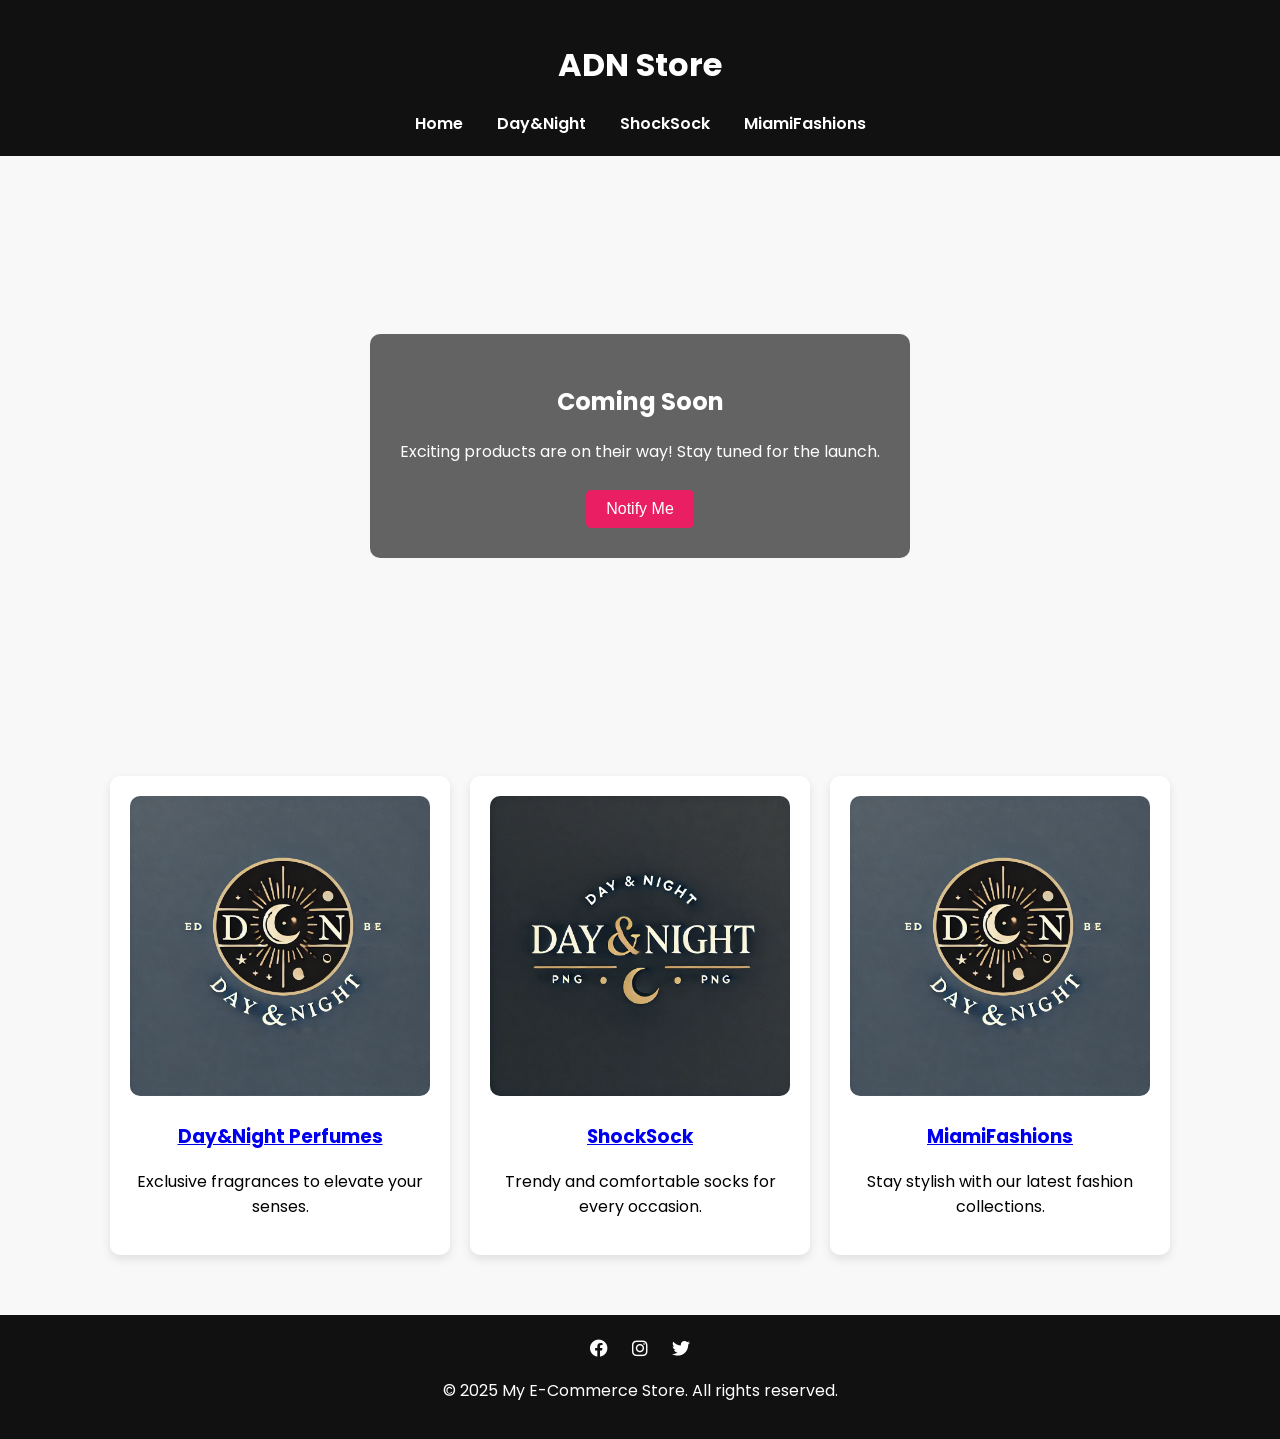
==== commit 53f674c9: "heading change" ====
--- a/index.html
+++ b/index.html
@@ -3,7 +3,7 @@
 <head>
     <meta charset="UTF-8">
     <meta name="viewport" content="width=device-width, initial-scale=1.0">
-    <title>E-Commerce Site</title>
+    <title>ADN</title>
     <link rel="stylesheet" href="styles.css">
     <link rel="preconnect" href="https://fonts.googleapis.com">
     <link rel="stylesheet" href="https://cdnjs.cloudflare.com/ajax/libs/font-awesome/6.0.0/css/all.min.css">
@@ -12,7 +12,7 @@
 <body>
     <header>
         <div class="container">
-            <h1>My E-Commerce Store</h1>
+            <h1>ADN Store</h1>
             <nav>
                 <ul>
                     <li><a href="index.html">Home</a></li>
@@ -34,17 +34,17 @@
         </section>
         <section class="categories">
             <div class="category">
-                <img src="images/perfume.jpg" alt="Perfumes">
+                <img src="images/images/logo.webp" alt="Perfumes">
                 <h3><a href="perfumes.html">Day&Night Perfumes</a></h3>
                 <p>Exclusive fragrances to elevate your senses.</p>
             </div>
             <div class="category">
-                <img src="images/socks.jpg" alt="Socks">
+                <img src="images/images/logo2.webp" alt="Socks">
                 <h3><a href="socks.html">ShockSock</a></h3>
                 <p>Trendy and comfortable socks for every occasion.</p>
             </div>
             <div class="category">
-                <img src="images/clothing.jpg" alt="Clothing">
+                <img src="images/images/logo.webp" alt="Clothing">
                 <h3><a href="clothing.html">MiamiFashions</a></h3>
                 <p>Stay stylish with our latest fashion collections.</p>
             </div>
